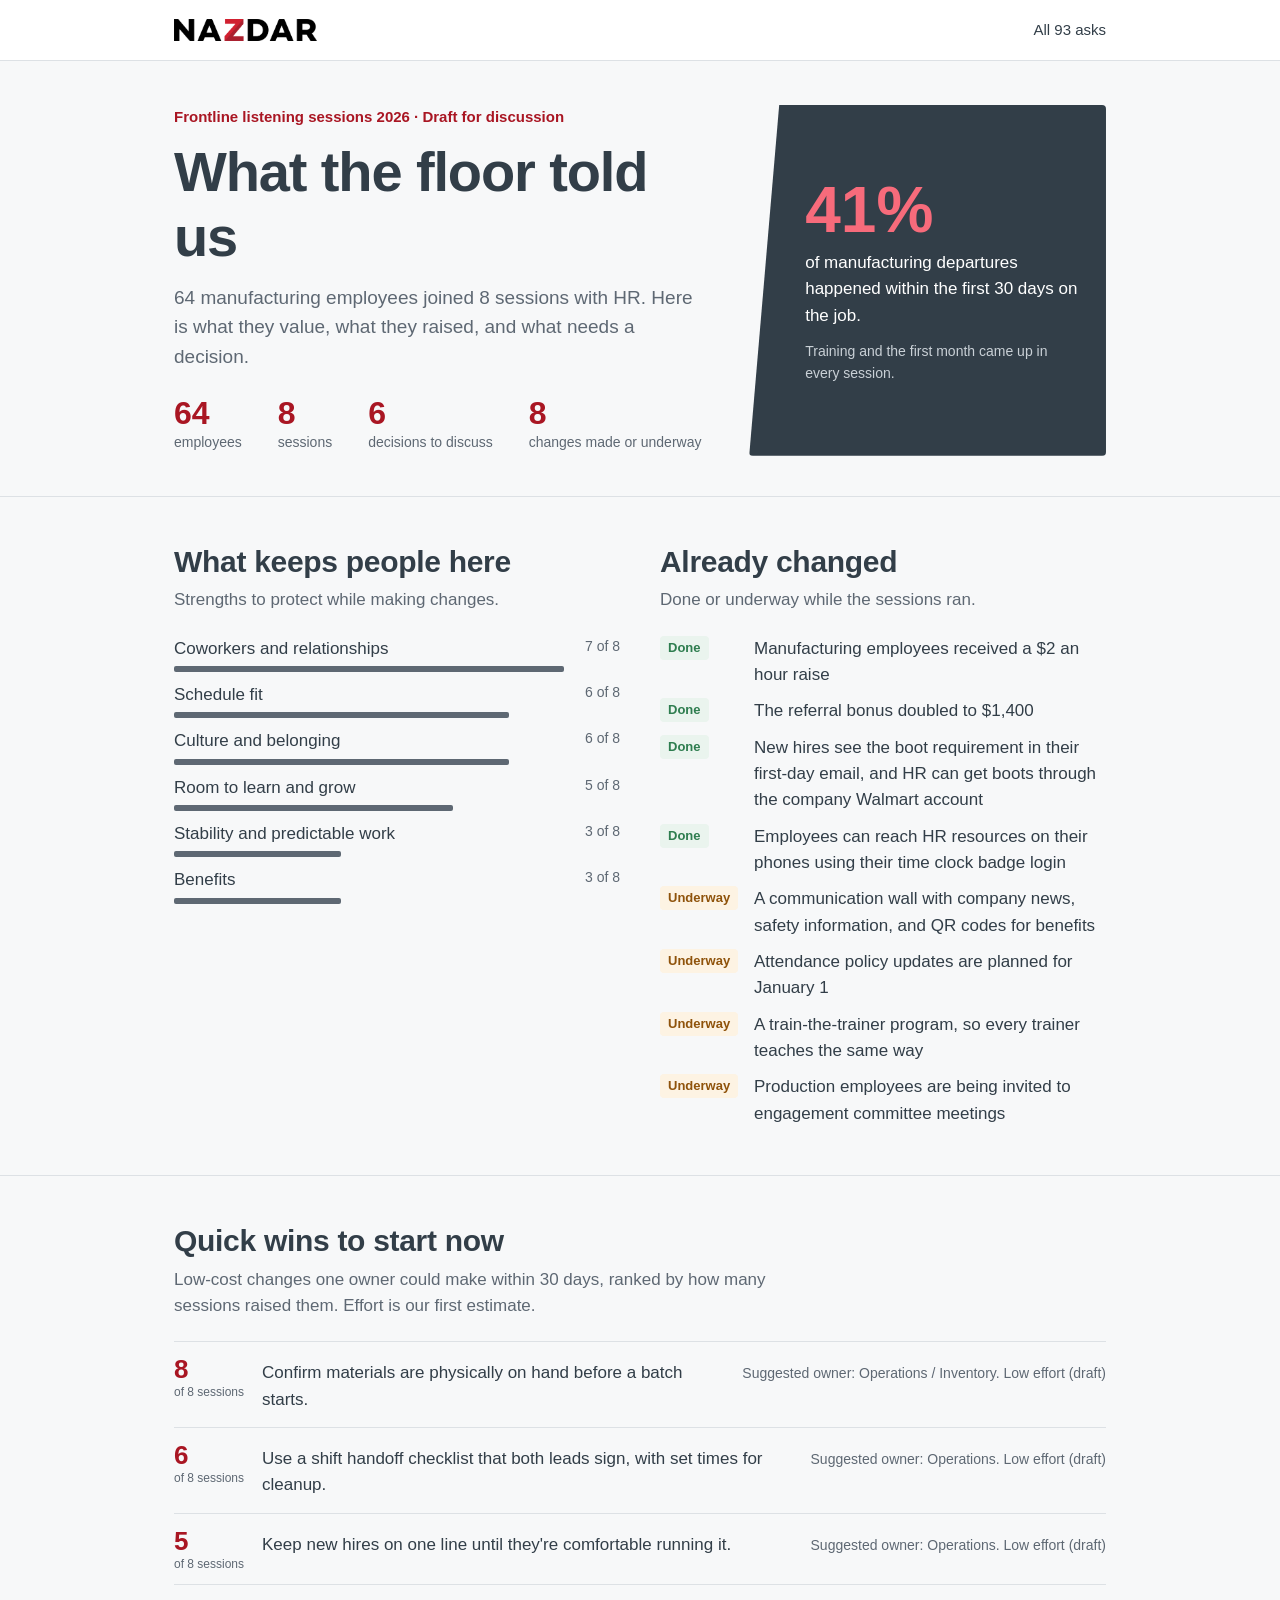
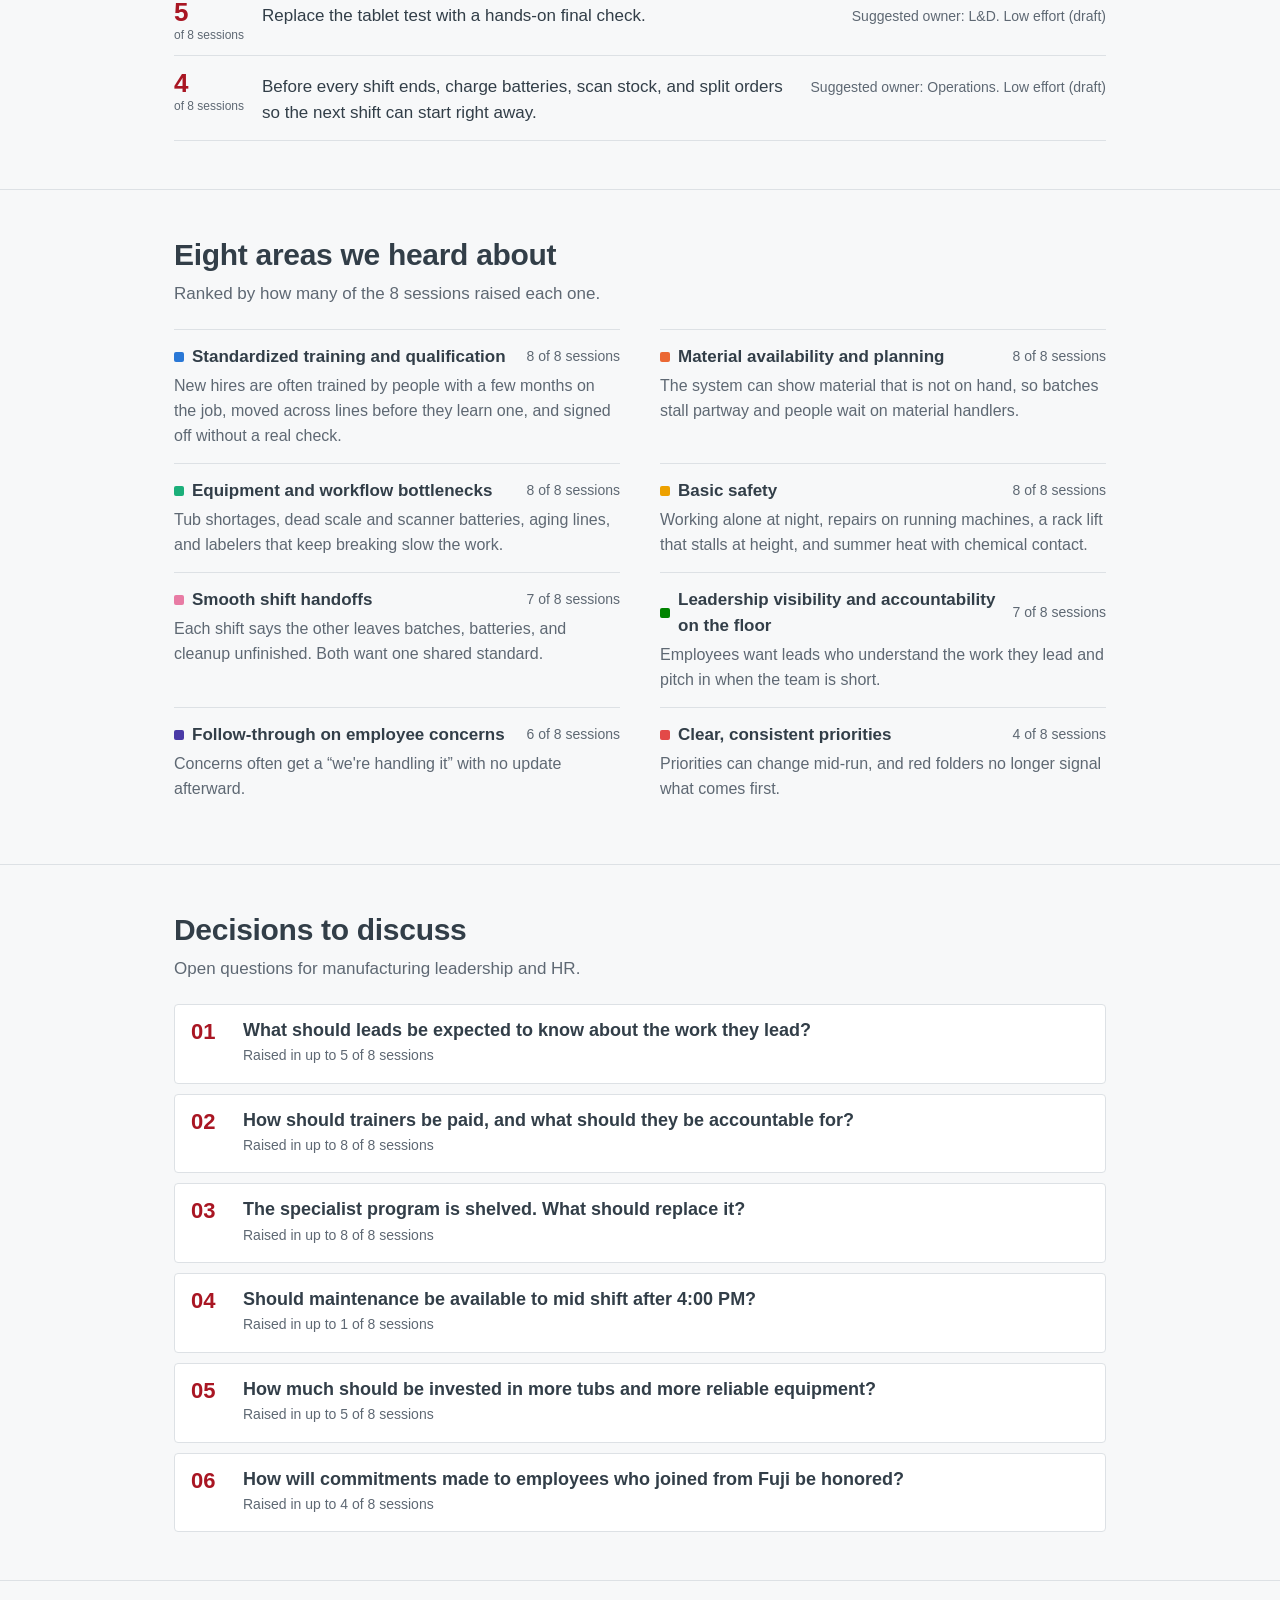
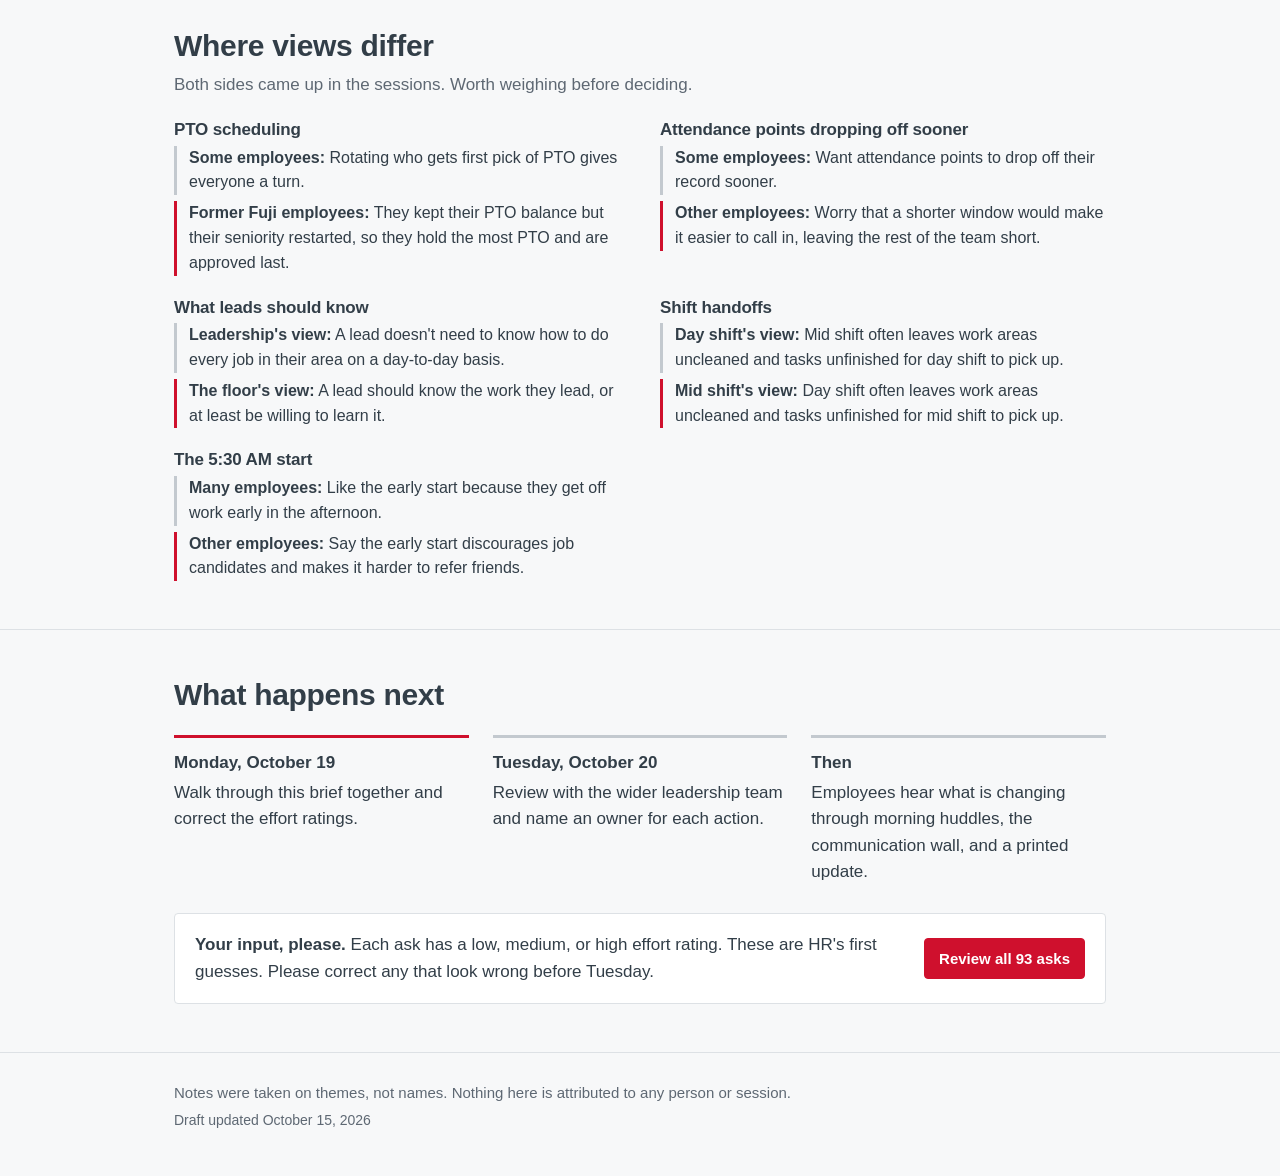
==== index.html @ 21224c2c "Add quick wins to the brief and fix wording leaders could pick apart Quick wins: the five low-effort" ====
<!doctype html>
<html lang="en">
<head>
<meta charset="utf-8">
<meta name="color-scheme" content="light">
<meta name="viewport" content="width=device-width, initial-scale=1">
<title>What the floor told us | Nazdar Learning</title>
<meta name="description" content="Frontline listening sessions 2026: a short brief for manufacturing leadership.">
<link rel="stylesheet" href="style.css">
<style>
.hero { padding: 44px 0 40px; }
.hero .wrap { display: grid; grid-template-columns: minmax(0, 1.5fr) minmax(0, 1fr); gap: 40px; align-items: stretch; }
.kicker { color: var(--red-ink); font-weight: 700; font-size: 15px; margin-bottom: 12px; }
.hero h1 { font-size: clamp(36px, 5.5vw, 56px); letter-spacing: -0.02em; }
.hero .lede { font-size: 19px; margin-top: 14px; }
.facts { display: flex; flex-wrap: wrap; gap: 12px 36px; margin-top: 26px; }
.facts b { display: block; font-size: 32px; line-height: 1; color: var(--red-ink); }
.facts span { font-size: 14px; color: var(--ink-2); }
/* Signature diagonal cut */
.why { background: var(--band); color: var(--band-text); border-radius: var(--r); padding: 30px 28px 28px 56px; clip-path: polygon(30px 0, 100% 0, 100% 100%, 0 100%); display: flex; flex-direction: column; justify-content: center; }
.why b { font-size: 64px; line-height: 1; color: var(--band-accent); }
.why p { margin-top: 8px; font-size: 17px; }
.why small { display: block; margin-top: 12px; font-size: 14px; color: var(--band-dim); }

/* Value and progress: two columns side by side */
.pair { display: grid; grid-template-columns: repeat(2, minmax(0, 1fr)); gap: 40px; }
.keep { list-style: none; margin: 0; padding: 0; display: grid; gap: 10px; }
.keep li { display: grid; grid-template-columns: minmax(0, 1fr) 52px; gap: 4px 10px; }
.keep i { grid-column: 1 / -1; height: 6px; background: var(--ink-2); border-radius: 2px; }
.keep em { font-style: normal; text-align: right; color: var(--ink-2); font-size: 14px; }
.changes { list-style: none; margin: 0; padding: 0; display: grid; gap: 10px; }
.changes li { display: grid; grid-template-columns: 84px minmax(0, 1fr); gap: 10px; align-items: start; }
.changes .st { justify-self: start; }

/* Areas */
.areas { list-style: none; margin: 0; padding: 0; display: grid; grid-template-columns: repeat(2, minmax(0, 1fr)); gap: 0 40px; }
.areas li { padding: 14px 0; border-top: 1px solid var(--line); }
.areas .nm { display: flex; align-items: center; justify-content: space-between; gap: 12px; font-weight: 700; }
.areas .nm em { font-style: normal; font-weight: 400; font-size: 14px; color: var(--ink-2); white-space: nowrap; }
.areas p { color: var(--ink-2); font-size: 16px; margin-top: 4px; }

/* Quick wins: reach on the left, one line each */
.quick { list-style: none; margin: 0; padding: 0; border-top: 1px solid var(--line); }
.quick li { display: grid; grid-template-columns: 72px minmax(0, 1fr) auto; gap: 16px; align-items: baseline; padding: 14px 0; border-bottom: 1px solid var(--line); }
.quick b { font-size: 26px; line-height: 1; color: var(--red-ink); }
.quick b small { display: block; font-size: 12px; font-weight: 400; color: var(--ink-2); margin-top: 4px; }
.quick em { font-style: normal; font-size: 14px; color: var(--ink-2); white-space: nowrap; }

/* Decisions */
.decisions { list-style: none; margin: 0; padding: 0; display: grid; gap: 10px; counter-reset: d; }
.decisions li { counter-increment: d; display: grid; grid-template-columns: 40px minmax(0, 1fr); gap: 12px; background: var(--surface); border: 1px solid var(--line); border-radius: var(--r); padding: 14px 16px; }
.decisions li::before { content: counter(d, decimal-leading-zero); font-size: 22px; font-weight: 700; color: var(--red-ink); line-height: 1.2; }
.decisions b { display: block; font-size: 18px; line-height: 1.3; }
.decisions span { font-size: 14px; color: var(--ink-2); }

/* Views */
.views { display: grid; grid-template-columns: repeat(2, minmax(0, 1fr)); gap: 22px 40px; }
.views h3 { font-size: 17px; margin-bottom: 6px; }
.views p { font-size: 16px; padding-left: 12px; border-left: 3px solid var(--line-strong); margin-top: 6px; }
.views p + p { border-color: var(--red); }
.views p b { font-weight: 700; }

/* Next */
.steps { list-style: none; margin: 0; padding: 0; display: grid; grid-template-columns: repeat(3, minmax(0, 1fr)); gap: 24px; }
.steps li { border-top: 3px solid var(--line-strong); padding-top: 12px; }
.steps li:first-child { border-color: var(--red); }
.steps b { display: block; margin-bottom: 4px; }
.input { margin-top: 28px; display: flex; flex-wrap: wrap; align-items: center; gap: 12px 20px; background: var(--surface); border: 1px solid var(--line); border-radius: var(--r); padding: 18px 20px; }
.input p { flex: 1 1 320px; }

@media (max-width: 900px) {
  .hero .wrap { grid-template-columns: minmax(0, 1fr); gap: 24px; }
  .why { clip-path: none; padding: 24px; }
}
@media (max-width: 760px) {
  .pair, .areas, .views, .steps { grid-template-columns: minmax(0, 1fr); }
  .quick li { grid-template-columns: 56px minmax(0, 1fr); }
  .quick em { grid-column: 2; white-space: normal; }
  .hero { padding: 32px 0 28px; }
  .why b { font-size: 52px; }
  .top .right a { display: none; }
}
</style>
</head>
<body>
<header class="top">
  <div class="wrap">
    <img src="logo/nazdar.png" alt="Nazdar" width="143" height="22">
    <div class="right">
      <a href="asks.html">All 93 asks</a>
    </div>
  </div>
</header>

<main>
  <section class="hero">
    <div class="wrap">
      <div>
        <p class="kicker">Frontline listening sessions 2026 · Draft for discussion</p>
        <h1>What the floor told us</h1>
        <p class="lede">64 manufacturing employees joined 8 sessions with HR. Here is what they value, what they raised, and what needs a decision.</p>
        <div class="facts num" id="facts"></div>
      </div>
      <aside class="why" aria-label="Why it matters">
        <b class="num">41%</b>
        <p>of manufacturing departures happened within the first 30 days on the job.</p>
        <small>Training and the first month came up in every session.</small>
      </aside>
    </div>
  </section>

  <section class="block">
    <div class="wrap pair">
      <div>
        <div class="head">
          <h2>What keeps people here</h2>
          <p class="lede">Strengths to protect while making changes.</p>
        </div>
        <ul class="keep num" id="keep"></ul>
      </div>
      <div>
        <div class="head">
          <h2>Already changed</h2>
          <p class="lede">Done or underway while the sessions ran.</p>
        </div>
        <ul class="changes" id="changes"></ul>
      </div>
    </div>
  </section>

  <section class="block">
    <div class="wrap">
      <div class="head">
        <h2>Quick wins to start now</h2>
        <p class="lede">Low-cost changes one owner could make within 30 days, ranked by how many sessions raised them. Effort is our first estimate.</p>
      </div>
      <ul class="quick" id="quick"></ul>
    </div>
  </section>

  <section class="block">
    <div class="wrap">
      <div class="head">
        <h2>Eight areas we heard about</h2>
        <p class="lede">Ranked by how many of the 8 sessions raised each one.</p>
      </div>
      <ul class="areas" id="areas"></ul>
    </div>
  </section>

  <section class="block">
    <div class="wrap">
      <div class="head">
        <h2>Decisions to discuss</h2>
        <p class="lede">Open questions for manufacturing leadership and HR.</p>
      </div>
      <ol class="decisions" id="decisions"></ol>
    </div>
  </section>

  <section class="block">
    <div class="wrap">
      <div class="head">
        <h2>Where views differ</h2>
        <p class="lede">Both sides came up in the sessions. Worth weighing before deciding.</p>
      </div>
      <div class="views" id="views"></div>
    </div>
  </section>

  <section class="block">
    <div class="wrap">
      <div class="head"><h2>What happens next</h2></div>
      <ol class="steps" id="steps"></ol>
      <div class="input">
        <p><b>Your input, please.</b> Each ask has a low, medium, or high effort rating. These are HR's first guesses. Please correct any that look wrong before Tuesday.</p>
        <a class="btn primary" href="asks.html">Review all 93 asks</a>
      </div>
    </div>
  </section>
</main>

<footer>
  <div class="wrap">
    <p>Notes were taken on themes, not names. Nothing here is attributed to any person or session.</p>
    <p style="margin-top:6px;font-size:14px">Draft updated October 15, 2026</p>
  </div>
</footer>

<script src="data.js"></script>
<script>
(function () {
  var D = window.LISTENING_DATA;
  var $ = function (id) { return document.getElementById(id); };
  var esc = function (s) { return String(s).replace(/[&<>"]/g, function (c) { return { "&": "&amp;", "<": "&lt;", ">": "&gt;", '"': "&quot;" }[c]; }); };

  $("facts").innerHTML = [[64, "employees"], [8, "sessions"], [D.DECISIONS.length, "decisions to discuss"], [D.DONE.length + D.UNDERWAY.length, "changes made or underway"]]
    .map(function (f) { return "<div><b>" + f[0] + "</b><span>" + f[1] + "</span></div>"; }).join("");

  $("keep").innerHTML = D.KEEP.map(function (k) { return "<li><span>" + esc(k[0]) + "</span><em>" + k[1] + ' of 8</em><i style="width:' + (k[1] / 8 * 100) + '%"></i></li>'; }).join("");

  $("changes").innerHTML = D.DONE.map(function (t) { return '<li><span class="st st-done">Done</span><span>' + esc(t) + "</span></li>"; }).join("") +
    D.UNDERWAY.map(function (t) { return '<li><span class="st st-motion">Underway</span><span>' + esc(t) + "</span></li>"; }).join("");

  $("areas").innerHTML = D.AREAS.map(function (a, n) {
    return '<li><div class="nm"><span style="display:flex;align-items:center"><span class="sw" style="background:var(--a' + (n + 1) + ')"></span>' + esc(a[0]) +
      "</span><em>" + a[1] + " of 8 sessions</em></div><p>" + esc(D.SUMMARY[a[2]]) + "</p></li>";
  }).join("");

  // Top five small wins by reach. Effort and owner come from the matching ask.
  var findOne = function (k) { return D.ITEMS.find(function (i) { return i.t.indexOf(k) === 0; }); };
  $("quick").innerHTML = D.SMALL.slice().sort(function (a, b) { return b[1] - a[1]; }).slice(0, 5).map(function (w) {
    var ask = findOne(w[2][0]);
    return '<li><b class="num">' + w[1] + "<small>of 8 sessions</small></b><span>" + esc(w[0]) + "</span><em>" +
      (ask ? "Suggested owner: " + esc(ask.o) + ". " + esc(ask.e) + " effort (draft)" : "Low effort (draft)") + "</em></li>";
  }).join("");

  // Each decision shows how widely its related asks came up.
  var find = function (keys) { return keys.map(function (k) { return D.ITEMS.find(function (i) { return i.t.indexOf(k) === 0; }); }).filter(Boolean); };
  $("decisions").innerHTML = D.DECISIONS.map(function (d) {
    var reach = find(d[1]).reduce(function (m, x) { return Math.max(m, x.s.length); }, 0);
    return "<li><div><b>" + esc(d[0]) + "</b><span>Raised in up to " + reach + " of 8 sessions</span></div></li>";
  }).join("");

  $("views").innerHTML = D.SPLITS.map(function (s) {
    return "<div><h3>" + esc(s.t) + "</h3><p><b>" + esc(s.la) + ":</b> " + esc(s.a) + "</p><p><b>" + esc(s.lb) + ":</b> " + esc(s.b) + "</p></div>";
  }).join("");

  $("steps").innerHTML = D.STEPS.map(function (s) { return "<li><b>" + esc(s.when) + "</b>" + esc(s.what) + "</li>"; }).join("");
})();
</script>
</body>
</html>
---- style.css ----
/* Shared by index.html (leader brief) and asks.html (full ask list).
   Brand layer: Nazdar red, dark gray, logo. Dashboard layer: neutrals, status, area colors. Light mode only. */
:root {
  --red: #CF102D;          /* Brand. 5.58:1 on white. Fills, display */
  --red-ink: #A91623;      /* Brand. 7.43:1 on white. Brand text */
  --ink: #323E48;          /* Brand. 10.95:1 on white. Body text */
  --ink-2: #5E6873;        /* 5.9:1 on --page. Secondary text */
  --page: #F7F8F9; --surface: #FFFFFF; --line: #DDE1E5; --line-strong: #C3C9CF;
  --band: #323E48; --band-text: #FFFFFF; --band-dim: #C9D0D6; --band-accent: #F76B7B;
  --ok: #2E7D4F; --ok-bg: #EAF4EE; --warn: #8F530B; --warn-bg: #FDF3E3; --idle: #4E5862; --idle-bg: #EDEFF1;
  --focus: #007CBA;
  /* Area colors, checked for colorblind separation. */
  --a1: #2a78d6; --a2: #eb6834; --a3: #1baf7a; --a4: #eda100; --a5: #e87ba4; --a6: #008300; --a7: #4a3aa7; --a8: #e34948; --a9: #98A1AA;
  --font: Campton, Calibri, Arial, Helvetica, sans-serif; --r: 4px;
  color-scheme: light;
}
* { box-sizing: border-box; }
html { scroll-behavior: smooth; scroll-padding-top: 72px; }
@media (prefers-reduced-motion: reduce) { html { scroll-behavior: auto; } }
body { margin: 0; background: var(--page); color: var(--ink); font: 400 17px/1.55 var(--font); -webkit-font-smoothing: antialiased; }
h1, h2, h3 { line-height: 1.15; margin: 0; font-weight: 700; letter-spacing: -0.01em; }
h2 { font-size: clamp(24px, 3vw, 30px); }
p { margin: 0; }
a { color: var(--red-ink); text-underline-offset: 2px; }
:focus-visible { outline: 2px solid var(--focus); outline-offset: 2px; }
.wrap { max-width: 980px; margin: 0 auto; padding: 0 24px; }
.lede { color: var(--ink-2); max-width: 64ch; margin-top: 8px; }
.num { font-variant-numeric: tabular-nums; }
.sr { position: absolute; width: 1px; height: 1px; overflow: hidden; clip: rect(0 0 0 0); white-space: nowrap; }
.sw { display: inline-block; width: 10px; height: 10px; border-radius: 2px; margin-right: 8px; flex: none; }

.top { position: sticky; top: 0; z-index: 10; background: var(--surface); border-bottom: 1px solid var(--line); }
.top .wrap { display: flex; align-items: center; gap: 20px; height: 60px; }
.top img { height: 22px; width: auto; }
.top .right { margin-left: auto; display: flex; align-items: center; gap: 16px; }
.top .right a { font-size: 15px; color: var(--ink); text-decoration: none; }
.top .right a:hover { text-decoration: underline; }

section.block { padding: 48px 0; border-top: 1px solid var(--line); }
.head { margin-bottom: 22px; }

.st { font-size: 13px; font-weight: 700; padding: 2px 8px; border-radius: var(--r); white-space: nowrap; }
.st-done { color: var(--ok); background: var(--ok-bg); }
.st-motion { color: var(--warn); background: var(--warn-bg); }
.st-idle { color: var(--idle); background: var(--idle-bg); }

.btn { font: inherit; font-size: 15px; font-weight: 700; padding: 8px 14px; border-radius: var(--r); cursor: pointer; border: 1px solid var(--line-strong); background: var(--surface); color: var(--ink); text-decoration: none; display: inline-block; }
.btn.primary { background: var(--red); border-color: var(--red); color: #FFFFFF; }
.btn:active { transform: translateY(1px); }

footer { border-top: 1px solid var(--line); padding: 28px 0 44px; color: var(--ink-2); font-size: 15px; }

@media (max-width: 760px) {
  body { font-size: 16px; }
  .wrap { padding: 0 16px; }
  section.block { padding: 36px 0; }
}
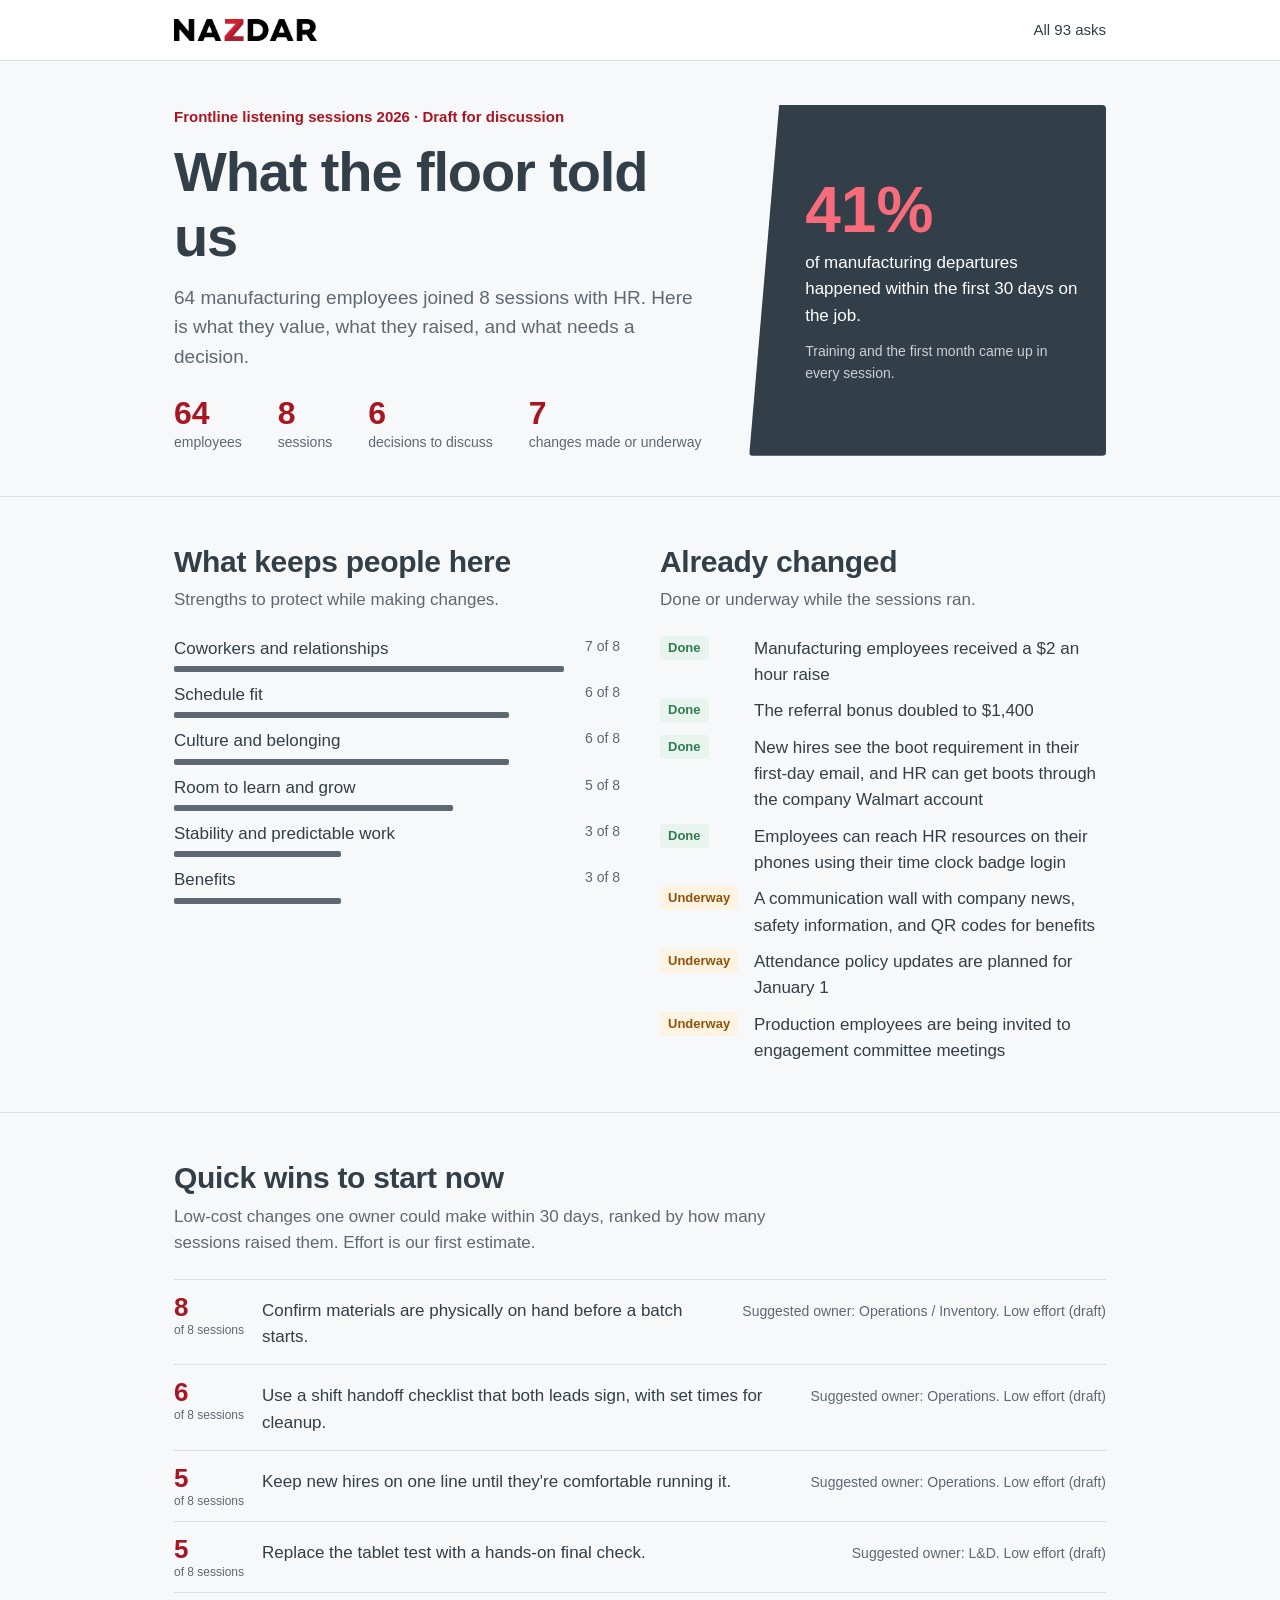
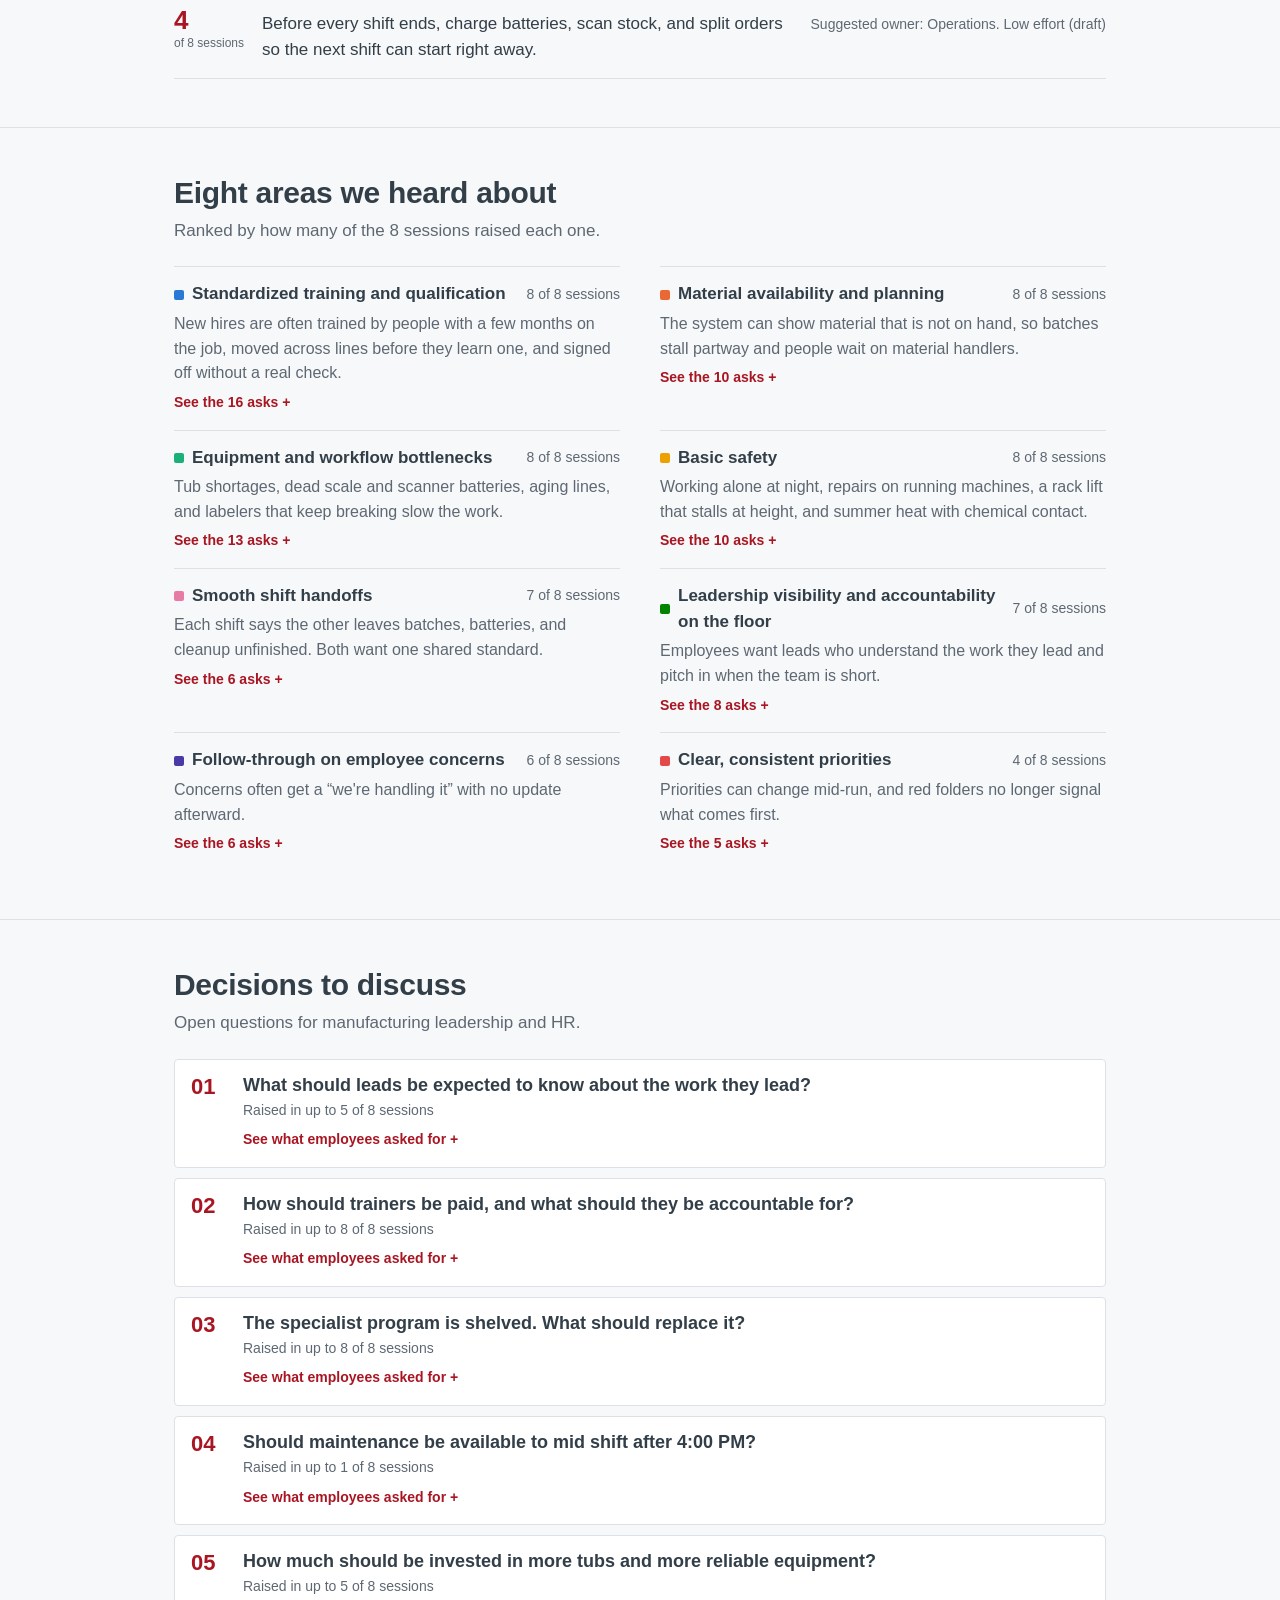
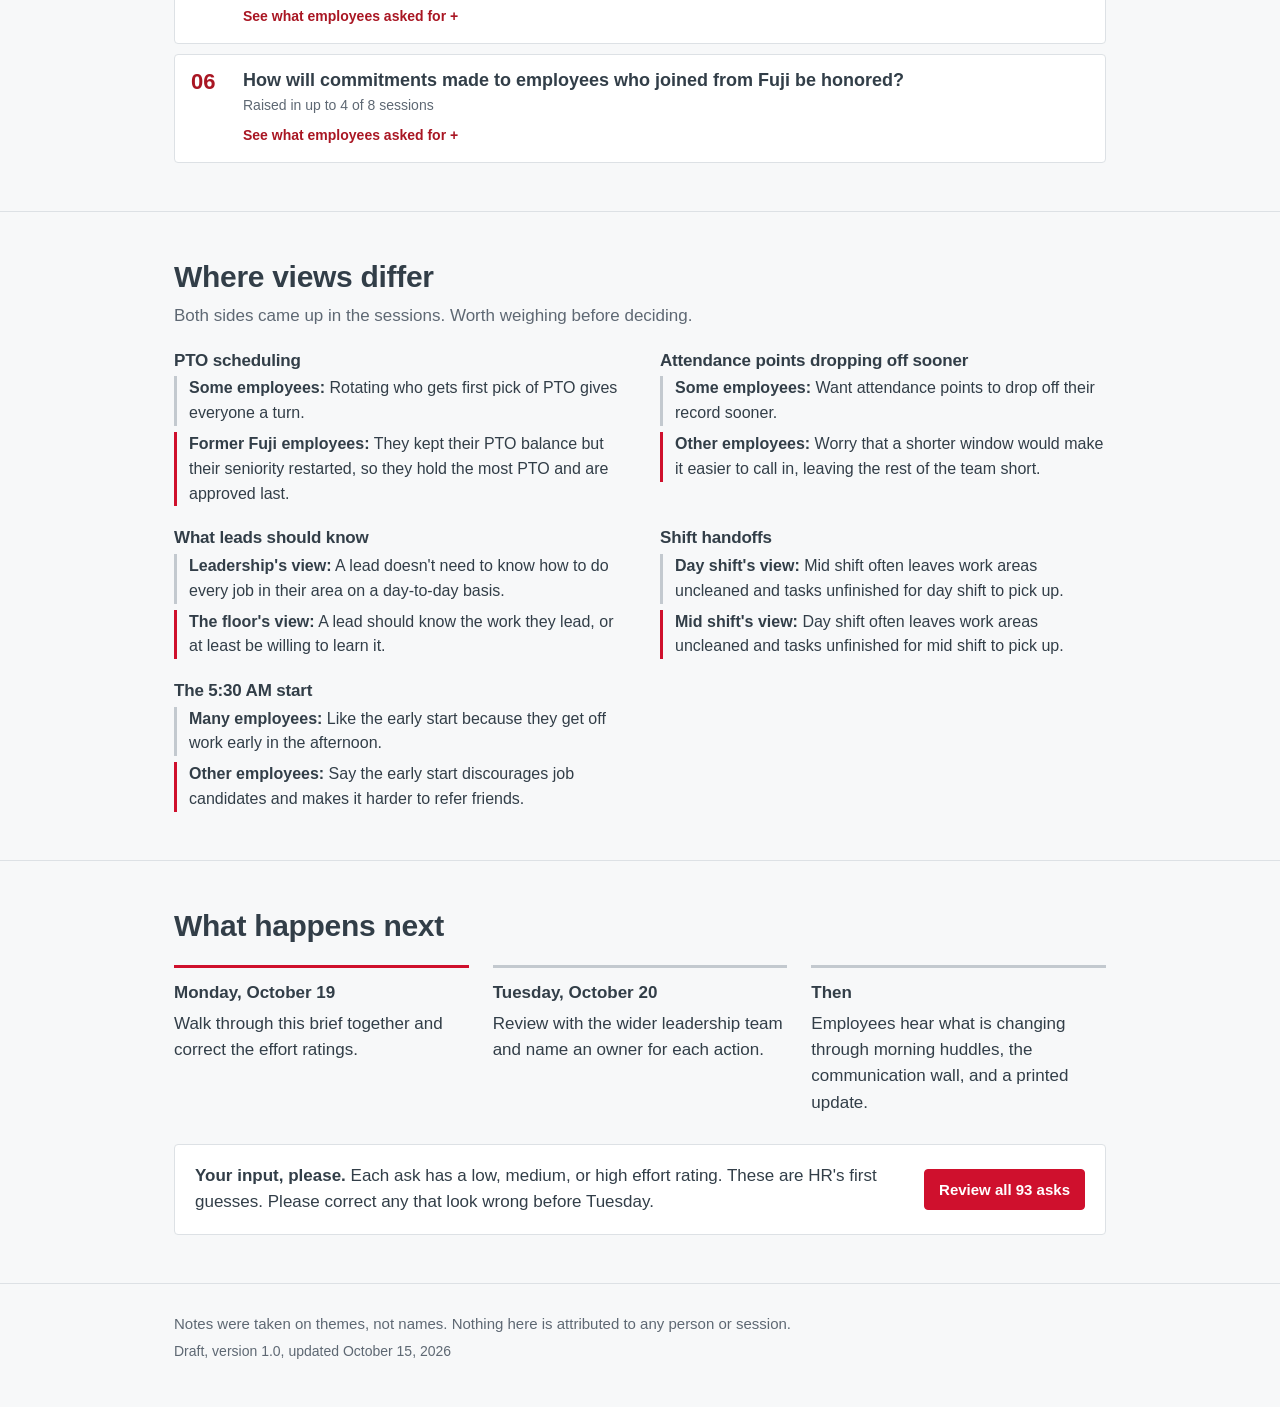
==== commit 553c413e: "v1.0: clickable areas and decisions on the brief, version numbers Per Cindy's feedback, each of the " ====
--- a/index.html
+++ b/index.html
@@ -34,7 +34,7 @@
 
 /* Areas */
 .areas { list-style: none; margin: 0; padding: 0; display: grid; grid-template-columns: repeat(2, minmax(0, 1fr)); gap: 0 40px; }
-.areas li { padding: 14px 0; border-top: 1px solid var(--line); }
+.areas > li { padding: 14px 0; border-top: 1px solid var(--line); }
 .areas .nm { display: flex; align-items: center; justify-content: space-between; gap: 12px; font-weight: 700; }
 .areas .nm em { font-style: normal; font-weight: 400; font-size: 14px; color: var(--ink-2); white-space: nowrap; }
 .areas p { color: var(--ink-2); font-size: 16px; margin-top: 4px; }
@@ -46,12 +46,25 @@
 .quick b small { display: block; font-size: 12px; font-weight: 400; color: var(--ink-2); margin-top: 4px; }
 .quick em { font-style: normal; font-size: 14px; color: var(--ink-2); white-space: nowrap; }
 
+/* Click to open: the asks behind an area or a decision */
+details > summary { list-style: none; cursor: pointer; }
+details > summary::-webkit-details-marker { display: none; }
+.open-asks { display: inline-block; margin-top: 6px; font-size: 14px; font-weight: 700; color: var(--red-ink); }
+.open-asks::after { content: " +"; }
+details[open] .open-asks::after { content: " (close)"; font-weight: 400; }
+summary:hover .open-asks { text-decoration: underline; text-underline-offset: 3px; }
+.asks { list-style: none; margin: 12px 0 4px; padding: 0; display: grid; gap: 8px; }
+.asks li { background: var(--surface); border: 1px solid var(--line); border-radius: var(--r); padding: 10px 12px; display: grid; grid-template-columns: minmax(0, 1fr) auto; gap: 2px 12px; align-items: start; }
+.asks .t { font-weight: 700; font-size: 15px; }
+.asks .m { font-size: 13px; color: var(--ink-2); }
+
 /* Decisions */
 .decisions { list-style: none; margin: 0; padding: 0; display: grid; gap: 10px; counter-reset: d; }
-.decisions li { counter-increment: d; display: grid; grid-template-columns: 40px minmax(0, 1fr); gap: 12px; background: var(--surface); border: 1px solid var(--line); border-radius: var(--r); padding: 14px 16px; }
-.decisions li::before { content: counter(d, decimal-leading-zero); font-size: 22px; font-weight: 700; color: var(--red-ink); line-height: 1.2; }
+.decisions > li { counter-increment: d; display: grid; grid-template-columns: 40px minmax(0, 1fr); gap: 12px; background: var(--surface); border: 1px solid var(--line); border-radius: var(--r); padding: 14px 16px; }
+.decisions > li::before { content: counter(d, decimal-leading-zero); font-size: 22px; font-weight: 700; color: var(--red-ink); line-height: 1.2; }
 .decisions b { display: block; font-size: 18px; line-height: 1.3; }
-.decisions span { font-size: 14px; color: var(--ink-2); }
+.decisions summary > span { font-size: 14px; color: var(--ink-2); }
+.decisions summary > .open-asks { color: var(--red-ink); }
 
 /* Views */
 .views { display: grid; grid-template-columns: repeat(2, minmax(0, 1fr)); gap: 22px 40px; }
@@ -183,7 +196,7 @@
 <footer>
   <div class="wrap">
     <p>Notes were taken on themes, not names. Nothing here is attributed to any person or session.</p>
-    <p style="margin-top:6px;font-size:14px">Draft updated October 15, 2026</p>
+    <p style="margin-top:6px;font-size:14px" id="ver"></p>
   </div>
 </footer>
 
@@ -202,9 +215,21 @@
   $("changes").innerHTML = D.DONE.map(function (t) { return '<li><span class="st st-done">Done</span><span>' + esc(t) + "</span></li>"; }).join("") +
     D.UNDERWAY.map(function (t) { return '<li><span class="st st-motion">Underway</span><span>' + esc(t) + "</span></li>"; }).join("");
 
+  // The asks behind an area or decision. Reach only, never which session, so nothing traces to a group.
+  var label = function (st) { return st === "In motion" ? "Underway" : st; };
+  var tone = function (st) { return st === "Done" ? "st-done" : st === "In motion" ? "st-motion" : "st-idle"; };
+  var askList = function (items) {
+    return '<ul class="asks">' + items.map(function (i) {
+      return '<li><span class="t">' + esc(i.t) + '</span><span class="st ' + tone(i.st) + '">' + esc(label(i.st)) + '</span><span class="m">Raised in ' + i.s.length +
+        " of 8 sessions. Suggested owner: " + esc(i.o) + ". Effort (draft): " + i.e.toLowerCase() + ".</span></li>";
+    }).join("") + "</ul>";
+  };
+  var bySessions = function (a, b) { return b.s.length - a.s.length; };
+
   $("areas").innerHTML = D.AREAS.map(function (a, n) {
-    return '<li><div class="nm"><span style="display:flex;align-items:center"><span class="sw" style="background:var(--a' + (n + 1) + ')"></span>' + esc(a[0]) +
-      "</span><em>" + a[1] + " of 8 sessions</em></div><p>" + esc(D.SUMMARY[a[2]]) + "</p></li>";
+    var asks = D.ITEMS.filter(function (i) { return i.a === a[2]; }).sort(bySessions);
+    return '<li><details><summary><div class="nm"><span style="display:flex;align-items:center"><span class="sw" style="background:var(--a' + (n + 1) + ')"></span>' + esc(a[0]) +
+      "</span><em>" + a[1] + " of 8 sessions</em></div><p>" + esc(D.SUMMARY[a[2]]) + '</p><span class="open-asks">See the ' + asks.length + " asks</span></summary>" + askList(asks) + "</details></li>";
   }).join("");
 
   // Top five small wins by reach. Effort and owner come from the matching ask.
@@ -219,12 +244,15 @@
   var find = function (keys) { return keys.map(function (k) { return D.ITEMS.find(function (i) { return i.t.indexOf(k) === 0; }); }).filter(Boolean); };
   $("decisions").innerHTML = D.DECISIONS.map(function (d) {
     var reach = find(d[1]).reduce(function (m, x) { return Math.max(m, x.s.length); }, 0);
-    return "<li><div><b>" + esc(d[0]) + "</b><span>Raised in up to " + reach + " of 8 sessions</span></div></li>";
+    var asks = find(d[1]).sort(bySessions);
+    return "<li><details><summary><b>" + esc(d[0]) + "</b><span>Raised in up to " + reach + ' of 8 sessions</span><br><span class="open-asks">See what employees asked for</span></summary>' + askList(asks) + "</details></li>";
   }).join("");
 
   $("views").innerHTML = D.SPLITS.map(function (s) {
     return "<div><h3>" + esc(s.t) + "</h3><p><b>" + esc(s.la) + ":</b> " + esc(s.a) + "</p><p><b>" + esc(s.lb) + ":</b> " + esc(s.b) + "</p></div>";
   }).join("");
+
+  $("ver").textContent = "Draft, version " + D.VERSION + ", updated " + D.UPDATED;
 
   $("steps").innerHTML = D.STEPS.map(function (s) { return "<li><b>" + esc(s.when) + "</b>" + esc(s.what) + "</li>"; }).join("");
 })();
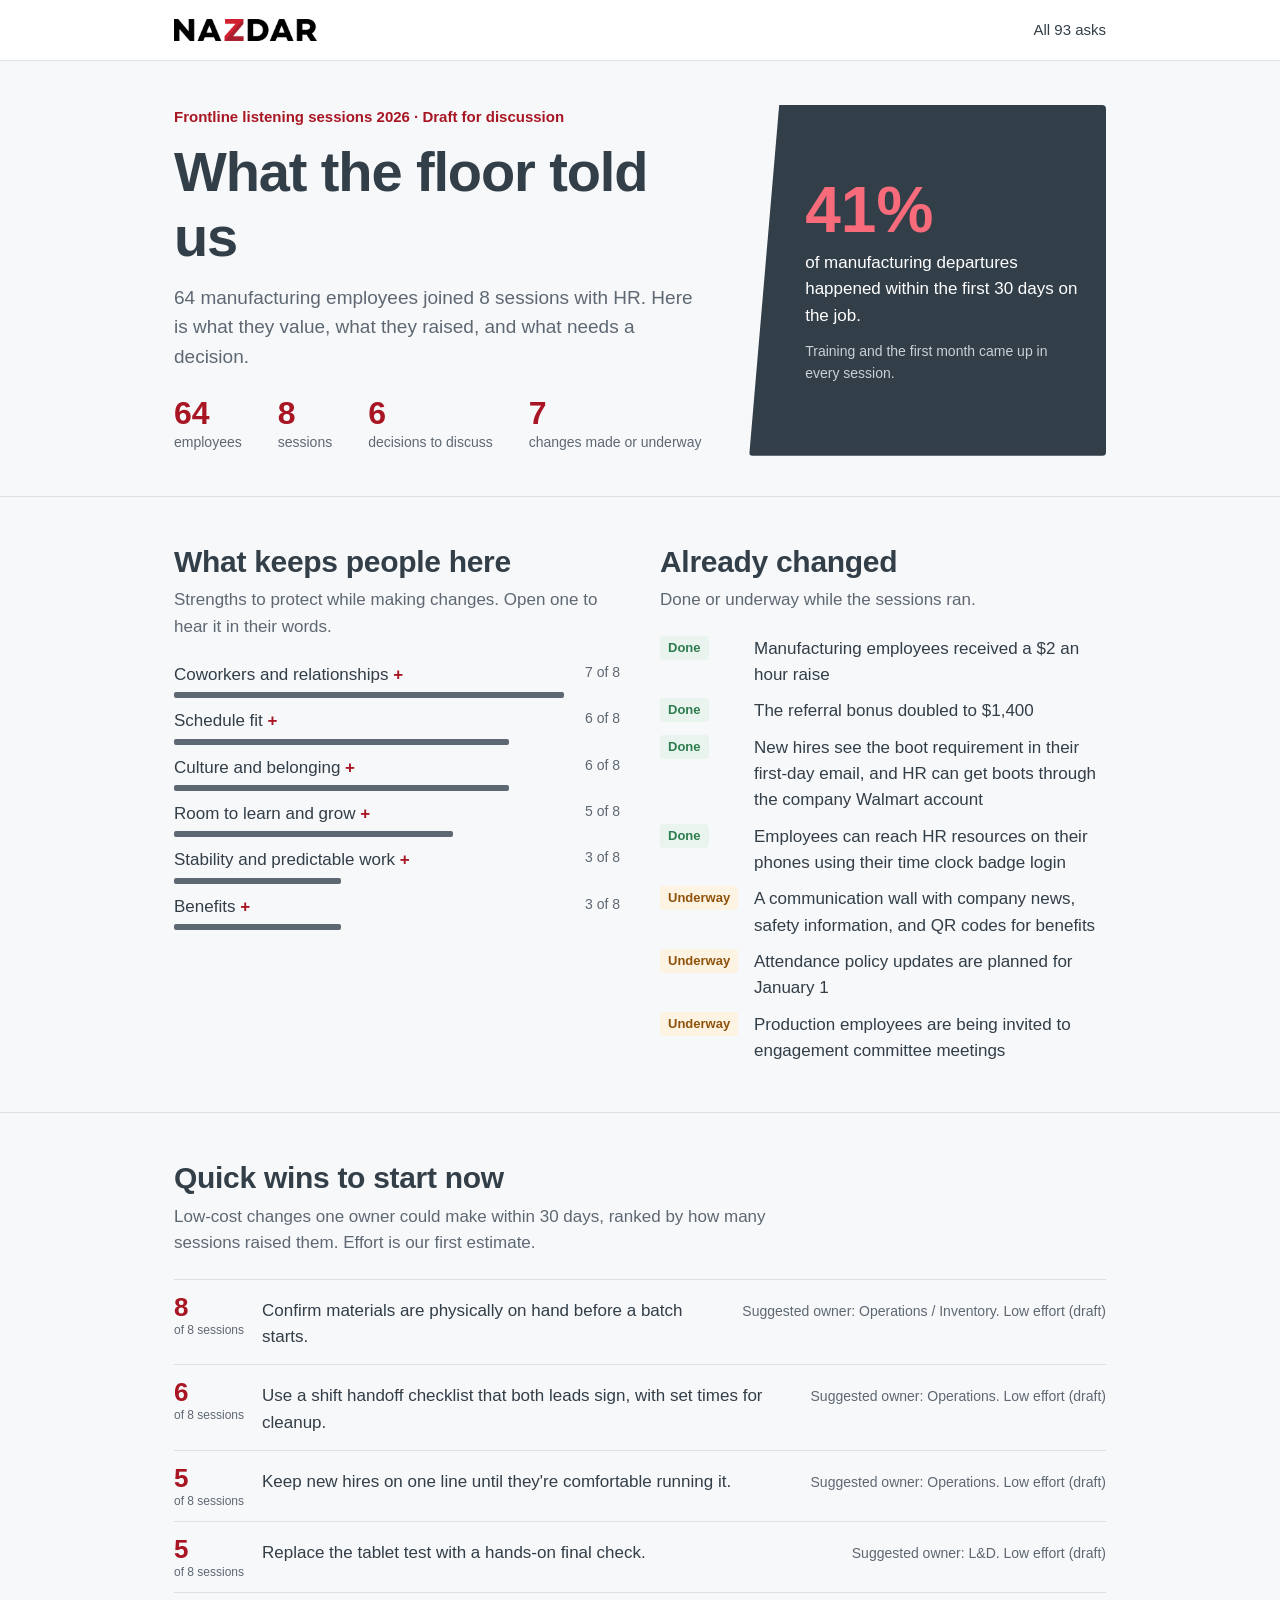
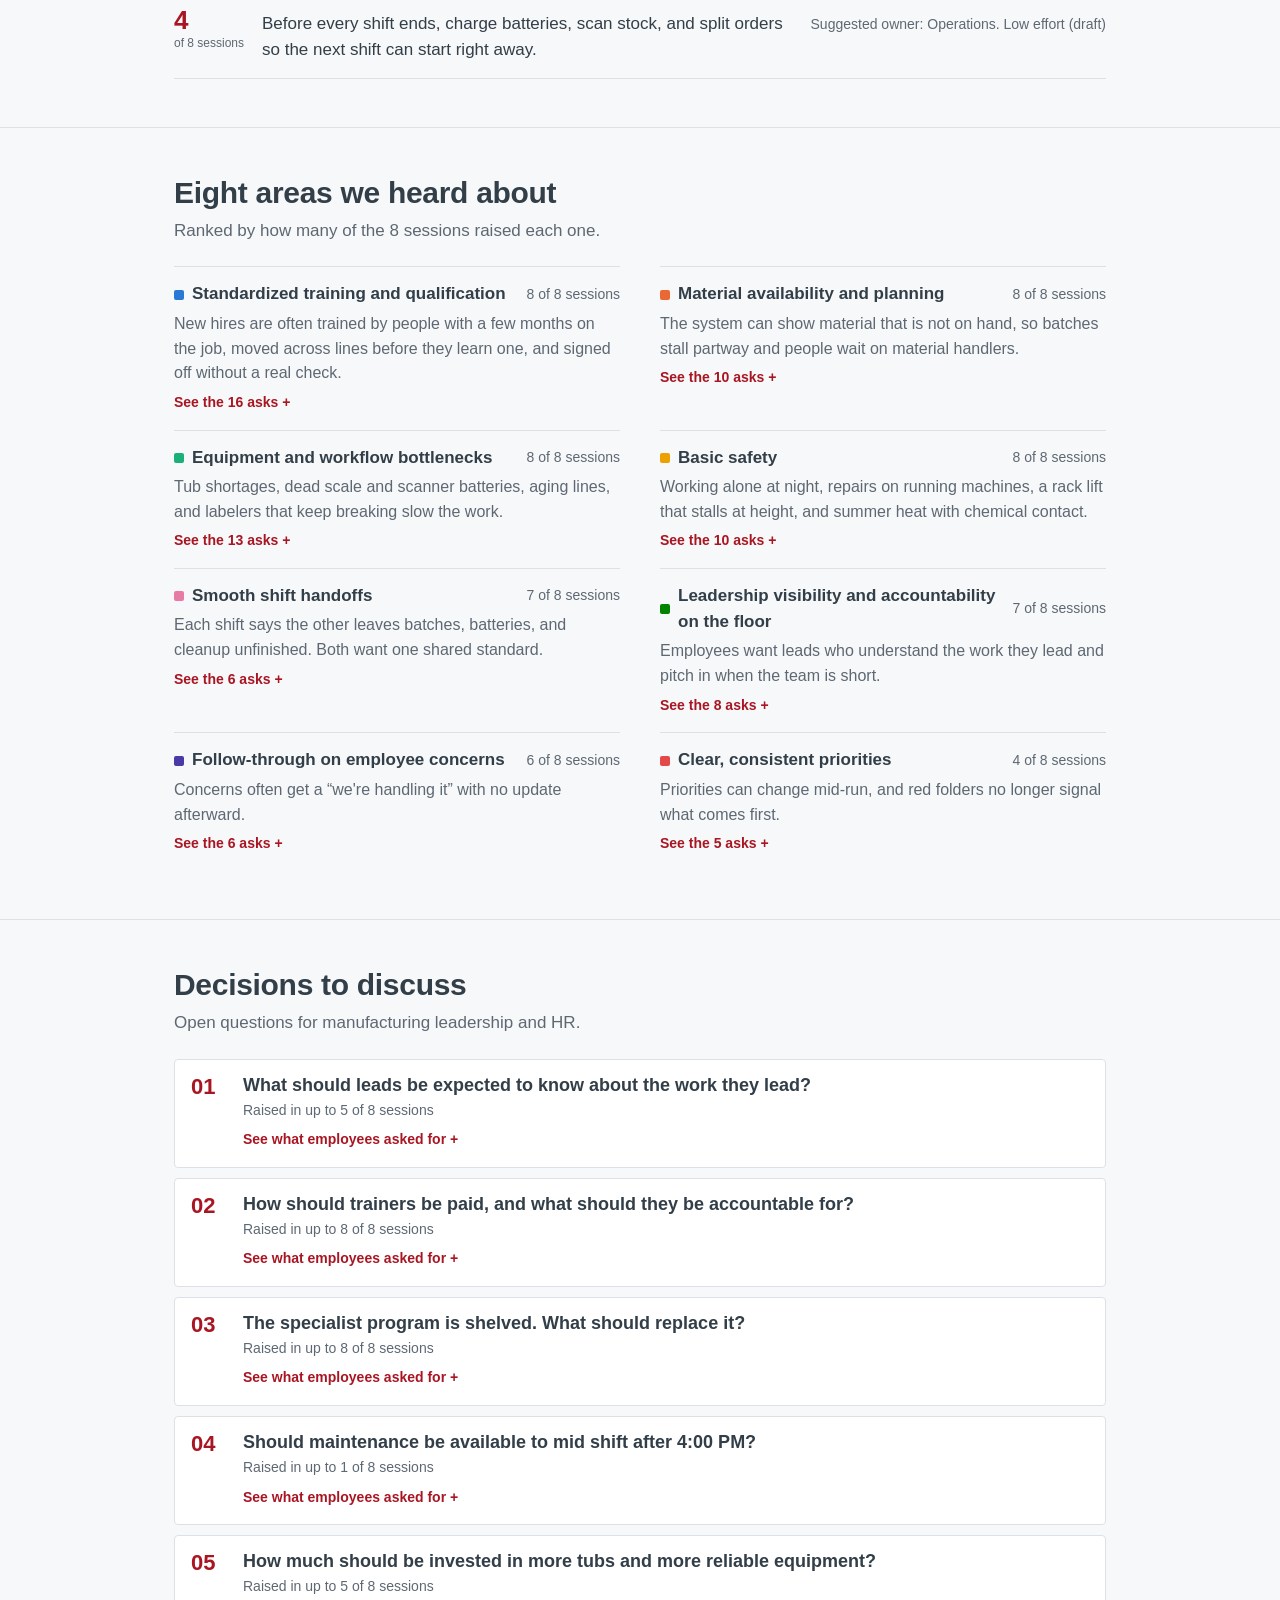
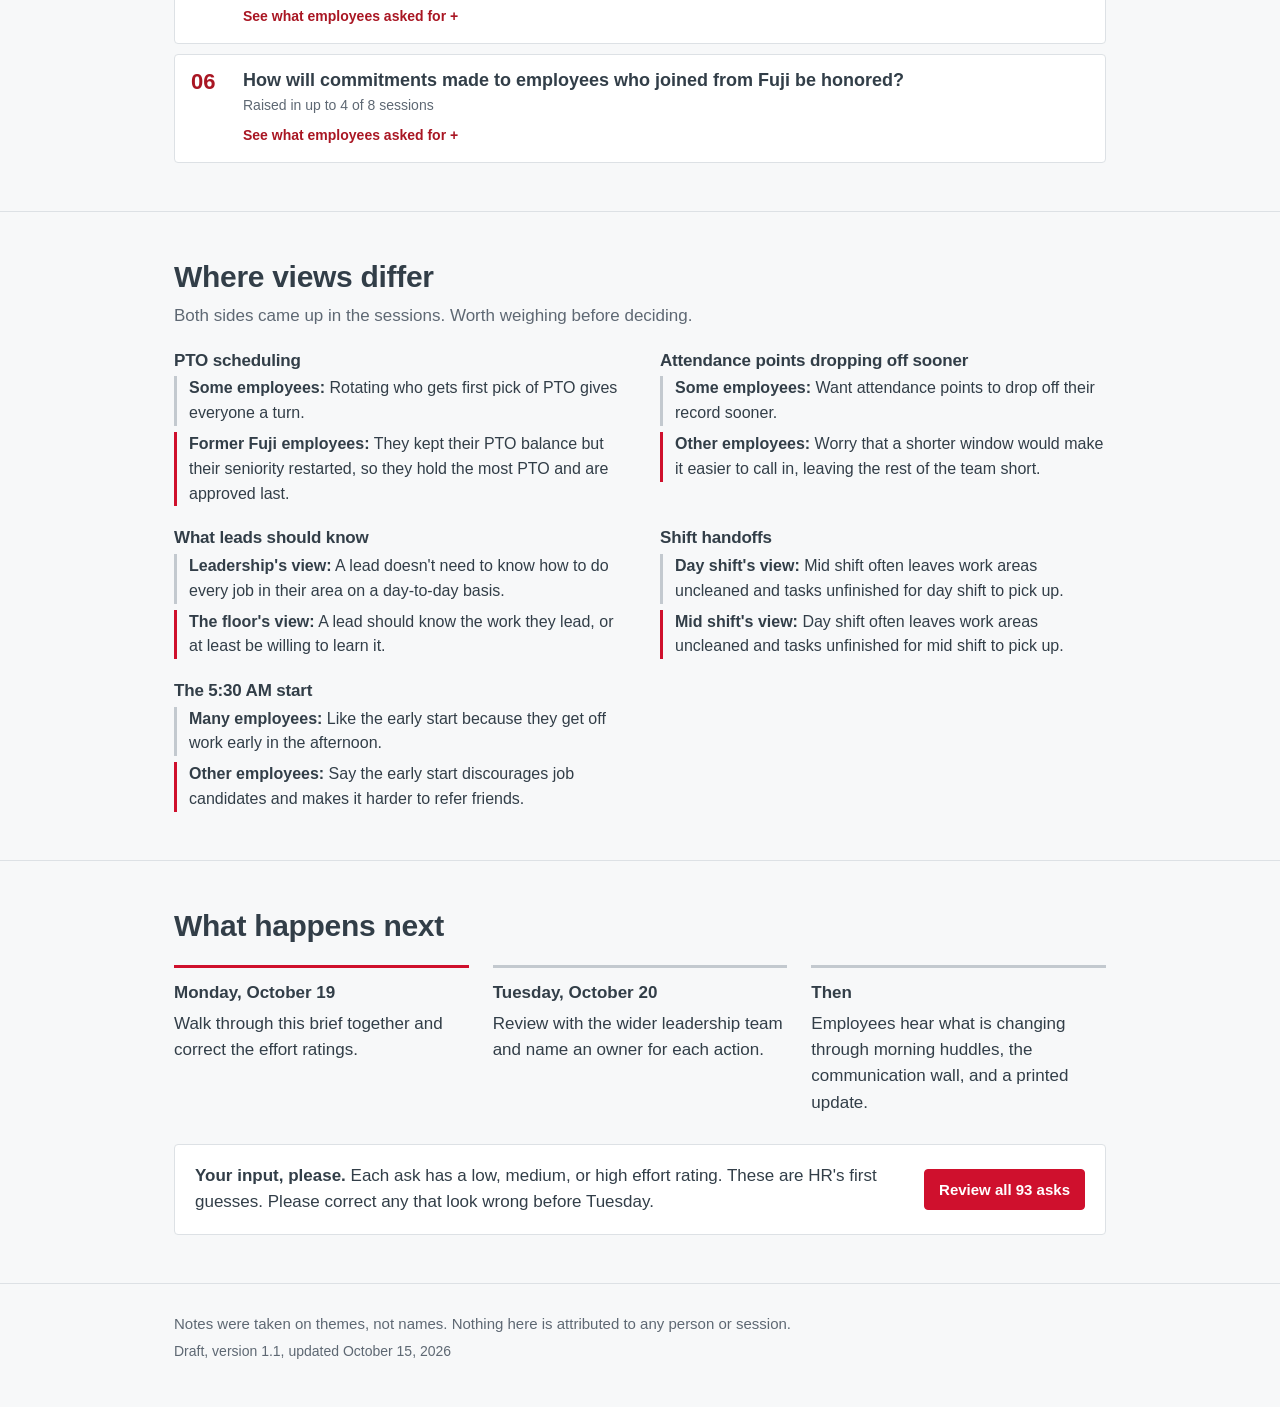
==== commit 275dee48: "v1.1: What keeps people here opens to employee quotes Each reason to stay opens to two or three shor" ====
--- a/index.html
+++ b/index.html
@@ -25,7 +25,11 @@
 /* Value and progress: two columns side by side */
 .pair { display: grid; grid-template-columns: repeat(2, minmax(0, 1fr)); gap: 40px; }
 .keep { list-style: none; margin: 0; padding: 0; display: grid; gap: 10px; }
-.keep li { display: grid; grid-template-columns: minmax(0, 1fr) 52px; gap: 4px 10px; }
+.keep > li summary { display: grid; grid-template-columns: minmax(0, 1fr) 52px; gap: 4px 10px; }
+.keep > li summary > span::after { content: " +"; color: var(--red-ink); font-weight: 700; }
+.keep > li details[open] summary > span::after { content: " (close)"; font-weight: 400; font-size: 14px; }
+.keep > li summary:hover > span { text-decoration: underline; text-underline-offset: 3px; }
+.said { list-style: none; margin: 8px 0 6px; padding: 0 0 0 12px; border-left: 3px solid var(--line-strong); display: grid; gap: 4px; font-size: 15px; color: var(--ink-2); }
 .keep i { grid-column: 1 / -1; height: 6px; background: var(--ink-2); border-radius: 2px; }
 .keep em { font-style: normal; text-align: right; color: var(--ink-2); font-size: 14px; }
 .changes { list-style: none; margin: 0; padding: 0; display: grid; gap: 10px; }
@@ -127,7 +131,7 @@
       <div>
         <div class="head">
           <h2>What keeps people here</h2>
-          <p class="lede">Strengths to protect while making changes.</p>
+          <p class="lede">Strengths to protect while making changes. Open one to hear it in their words.</p>
         </div>
         <ul class="keep num" id="keep"></ul>
       </div>
@@ -210,7 +214,11 @@
   $("facts").innerHTML = [[64, "employees"], [8, "sessions"], [D.DECISIONS.length, "decisions to discuss"], [D.DONE.length + D.UNDERWAY.length, "changes made or underway"]]
     .map(function (f) { return "<div><b>" + f[0] + "</b><span>" + f[1] + "</span></div>"; }).join("");
 
-  $("keep").innerHTML = D.KEEP.map(function (k) { return "<li><span>" + esc(k[0]) + "</span><em>" + k[1] + ' of 8</em><i style="width:' + (k[1] / 8 * 100) + '%"></i></li>'; }).join("");
+  // Each reason opens to a few things employees said, in their words.
+  $("keep").innerHTML = D.KEEP.map(function (k) {
+    return '<li><details><summary><span>' + esc(k[0]) + "</span><em>" + k[1] + ' of 8</em><i style="width:' + (k[1] / 8 * 100) + '%"></i></summary><ul class="said">' +
+      (D.KEEP_SAY[k[0]] || []).map(function (q) { return "<li>&ldquo;" + esc(q) + "&rdquo;</li>"; }).join("") + "</ul></details></li>";
+  }).join("");
 
   $("changes").innerHTML = D.DONE.map(function (t) { return '<li><span class="st st-done">Done</span><span>' + esc(t) + "</span></li>"; }).join("") +
     D.UNDERWAY.map(function (t) { return '<li><span class="st st-motion">Underway</span><span>' + esc(t) + "</span></li>"; }).join("");
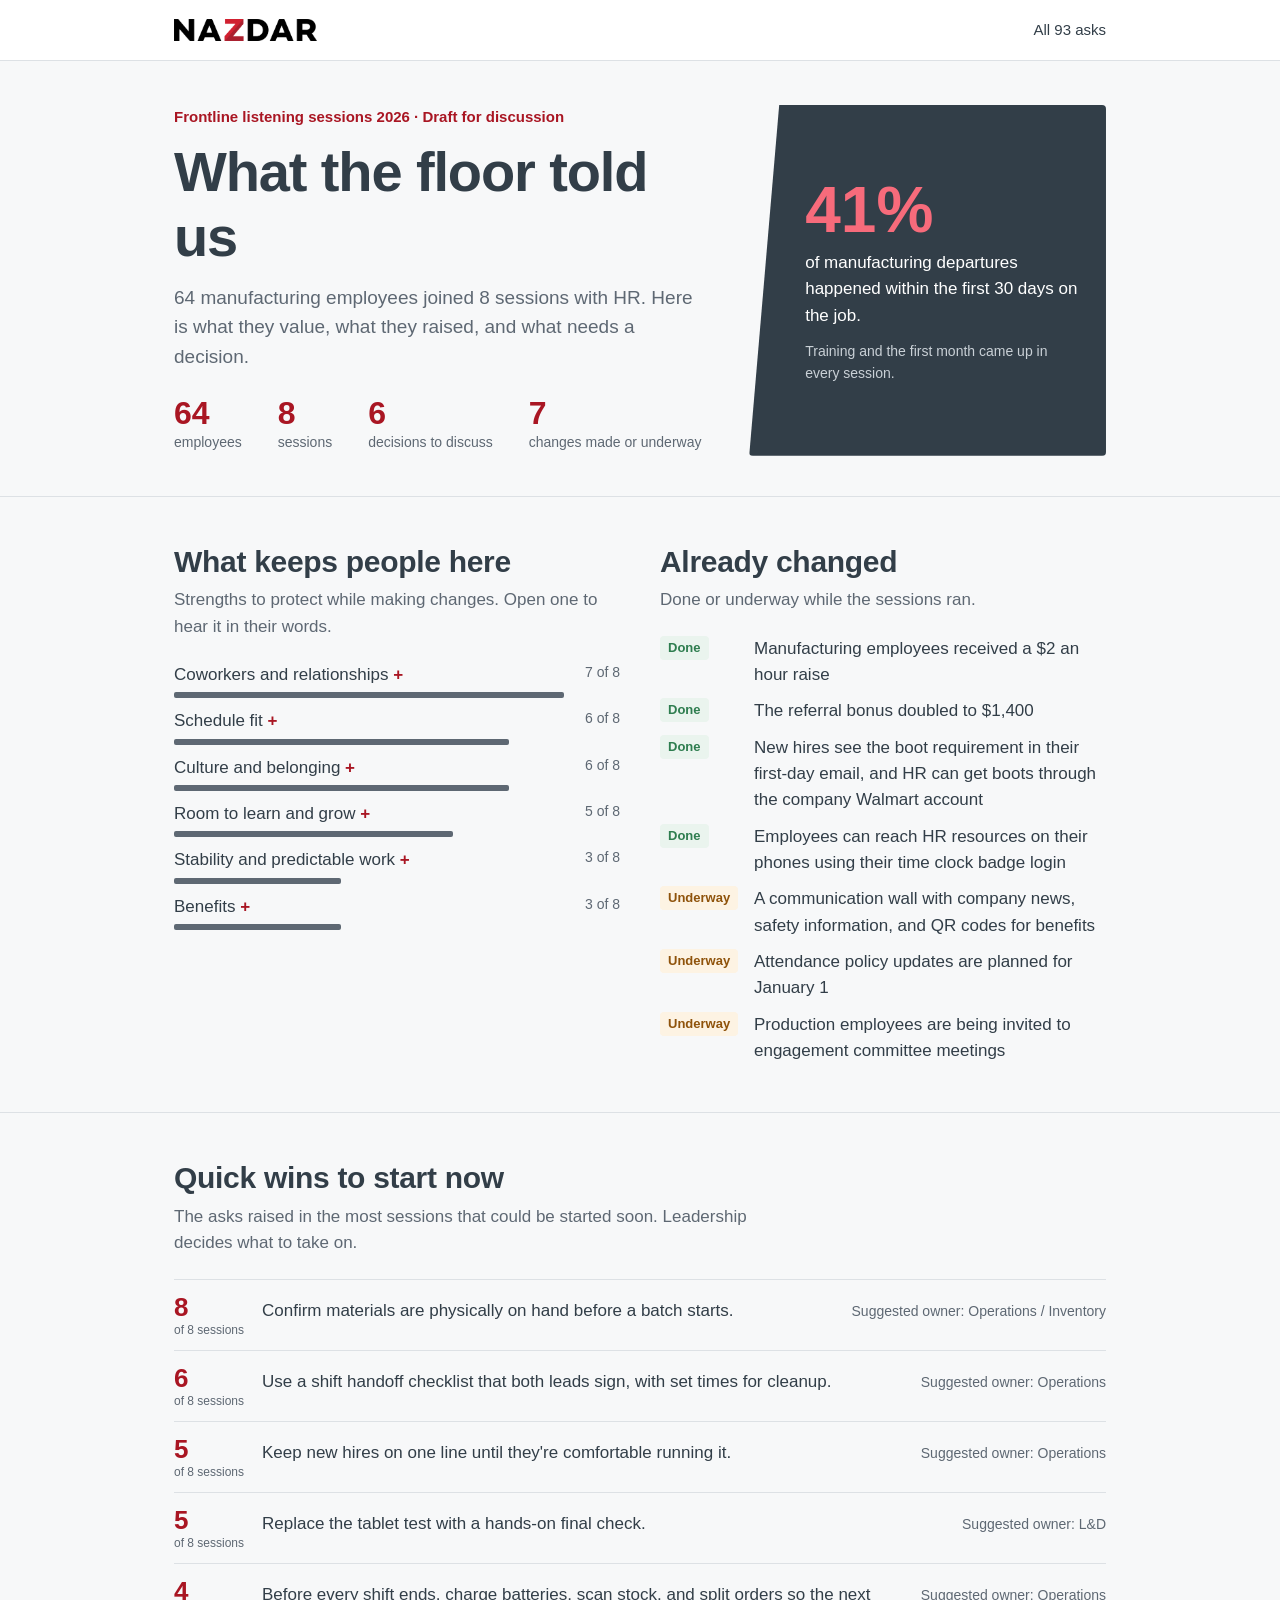
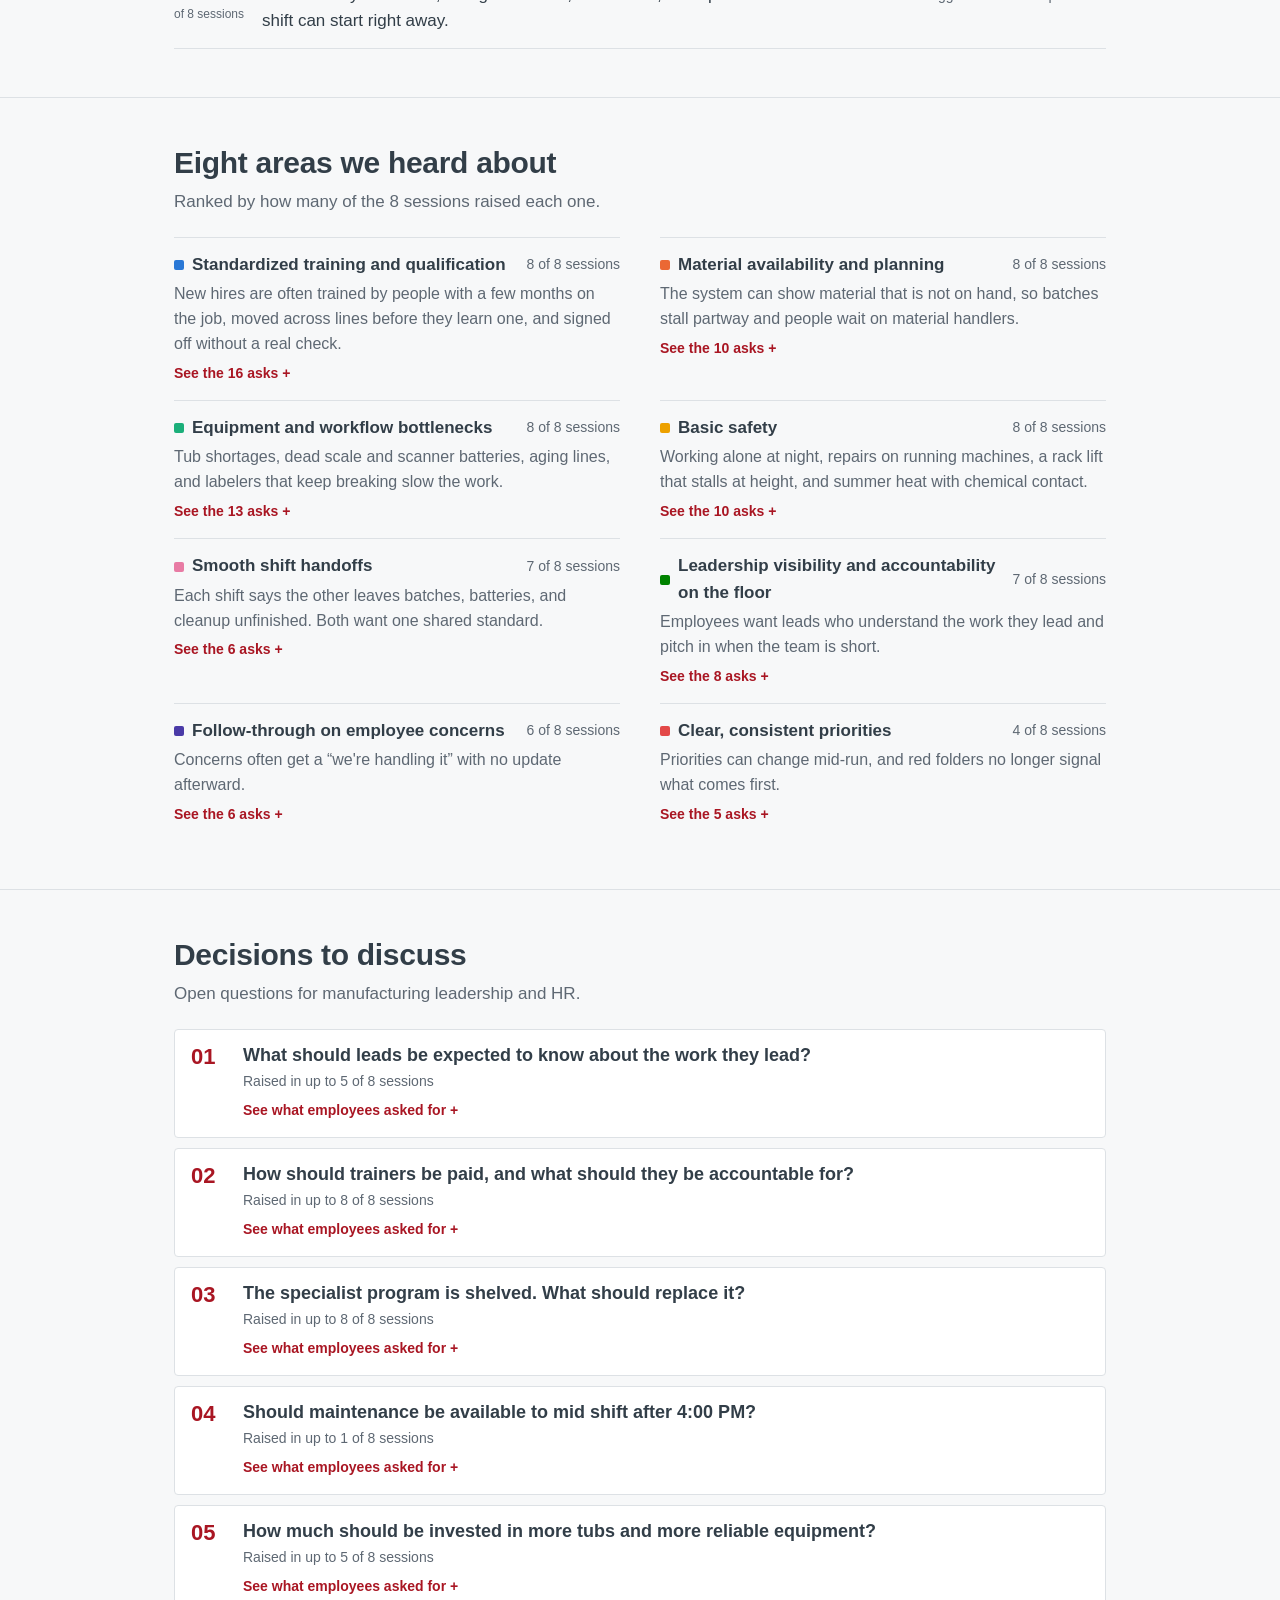
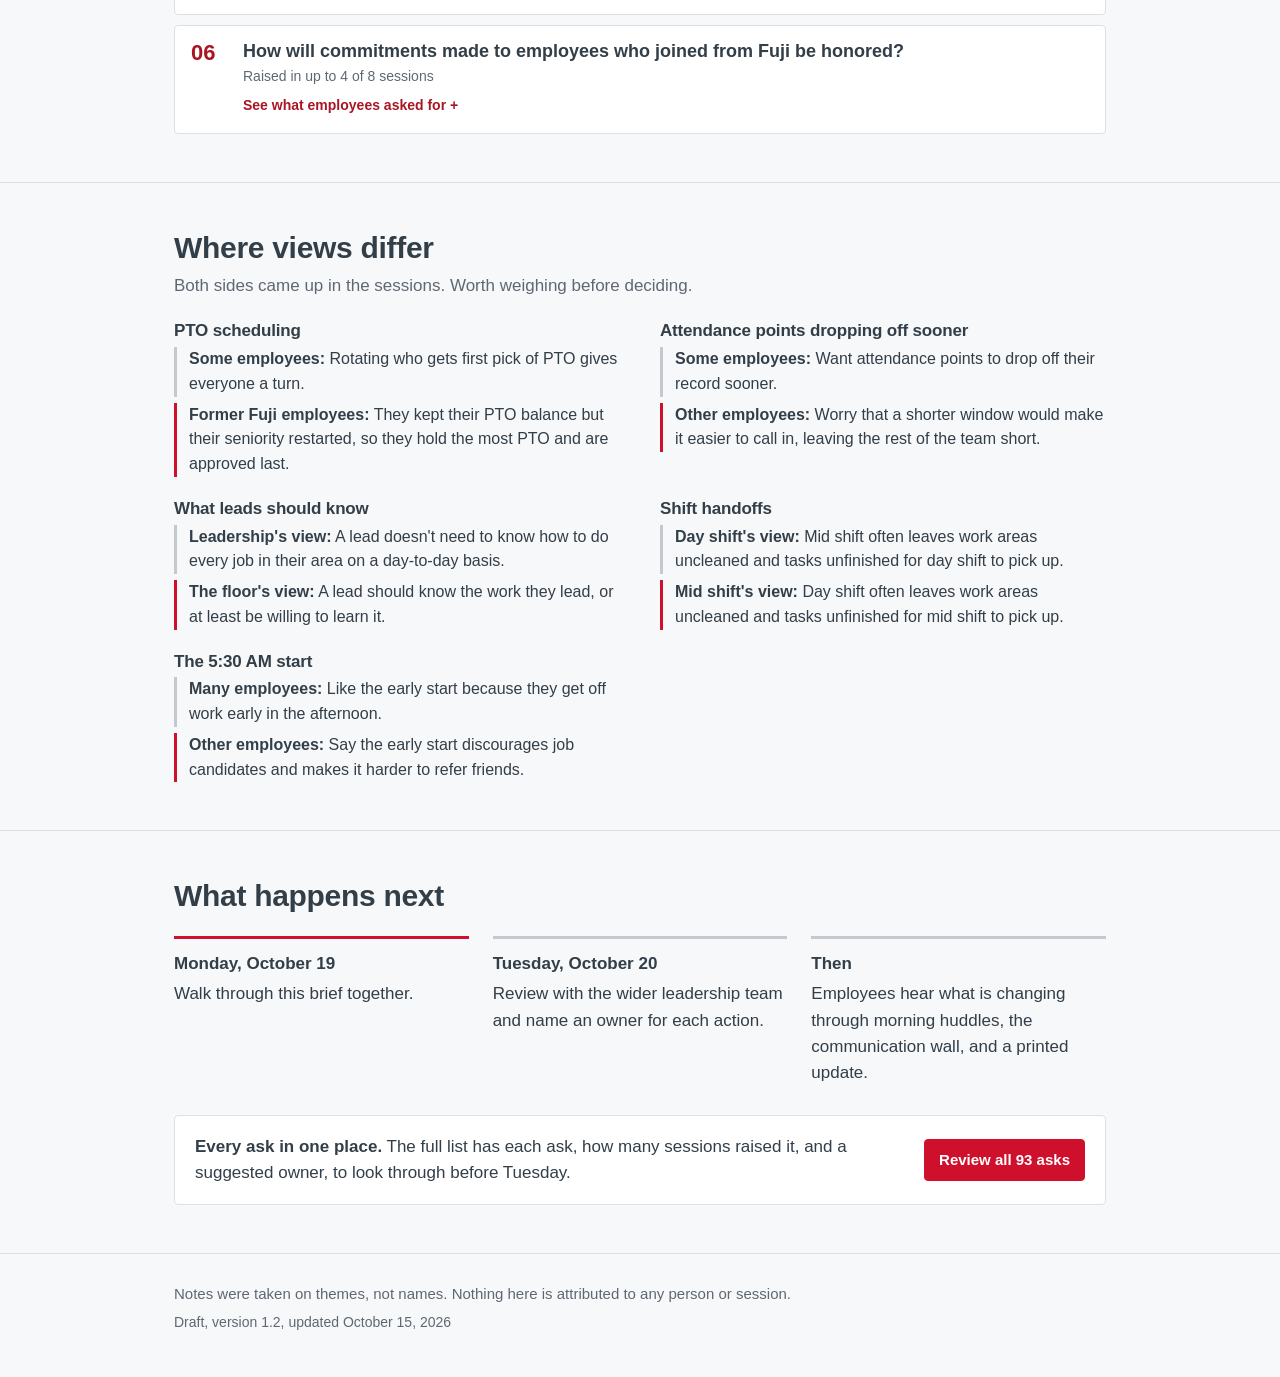
==== commit b8122a7f: "v1.2: remove effort ratings from everything leadership sees Per Cindy: effort stays out until leader" ====
--- a/index.html
+++ b/index.html
@@ -149,7 +149,7 @@
     <div class="wrap">
       <div class="head">
         <h2>Quick wins to start now</h2>
-        <p class="lede">Low-cost changes one owner could make within 30 days, ranked by how many sessions raised them. Effort is our first estimate.</p>
+        <p class="lede">The asks raised in the most sessions that could be started soon. Leadership decides what to take on.</p>
       </div>
       <ul class="quick" id="quick"></ul>
     </div>
@@ -190,7 +190,7 @@
       <div class="head"><h2>What happens next</h2></div>
       <ol class="steps" id="steps"></ol>
       <div class="input">
-        <p><b>Your input, please.</b> Each ask has a low, medium, or high effort rating. These are HR's first guesses. Please correct any that look wrong before Tuesday.</p>
+        <p><b>Every ask in one place.</b> The full list has each ask, how many sessions raised it, and a suggested owner, to look through before Tuesday.</p>
         <a class="btn primary" href="asks.html">Review all 93 asks</a>
       </div>
     </div>
@@ -229,7 +229,7 @@
   var askList = function (items) {
     return '<ul class="asks">' + items.map(function (i) {
       return '<li><span class="t">' + esc(i.t) + '</span><span class="st ' + tone(i.st) + '">' + esc(label(i.st)) + '</span><span class="m">Raised in ' + i.s.length +
-        " of 8 sessions. Suggested owner: " + esc(i.o) + ". Effort (draft): " + i.e.toLowerCase() + ".</span></li>";
+        " of 8 sessions. Suggested owner: " + esc(i.o) + ".</span></li>";
     }).join("") + "</ul>";
   };
   var bySessions = function (a, b) { return b.s.length - a.s.length; };
@@ -240,12 +240,12 @@
       "</span><em>" + a[1] + " of 8 sessions</em></div><p>" + esc(D.SUMMARY[a[2]]) + '</p><span class="open-asks">See the ' + asks.length + " asks</span></summary>" + askList(asks) + "</details></li>";
   }).join("");
 
-  // Top five small wins by reach. Effort and owner come from the matching ask.
+  // Top five small wins by reach. Owner comes from the matching ask. No effort shown: leadership sets that.
   var findOne = function (k) { return D.ITEMS.find(function (i) { return i.t.indexOf(k) === 0; }); };
   $("quick").innerHTML = D.SMALL.slice().sort(function (a, b) { return b[1] - a[1]; }).slice(0, 5).map(function (w) {
     var ask = findOne(w[2][0]);
     return '<li><b class="num">' + w[1] + "<small>of 8 sessions</small></b><span>" + esc(w[0]) + "</span><em>" +
-      (ask ? "Suggested owner: " + esc(ask.o) + ". " + esc(ask.e) + " effort (draft)" : "Low effort (draft)") + "</em></li>";
+      (ask ? "Suggested owner: " + esc(ask.o) : "") + "</em></li>";
   }).join("");
 
   // Each decision shows how widely its related asks came up.
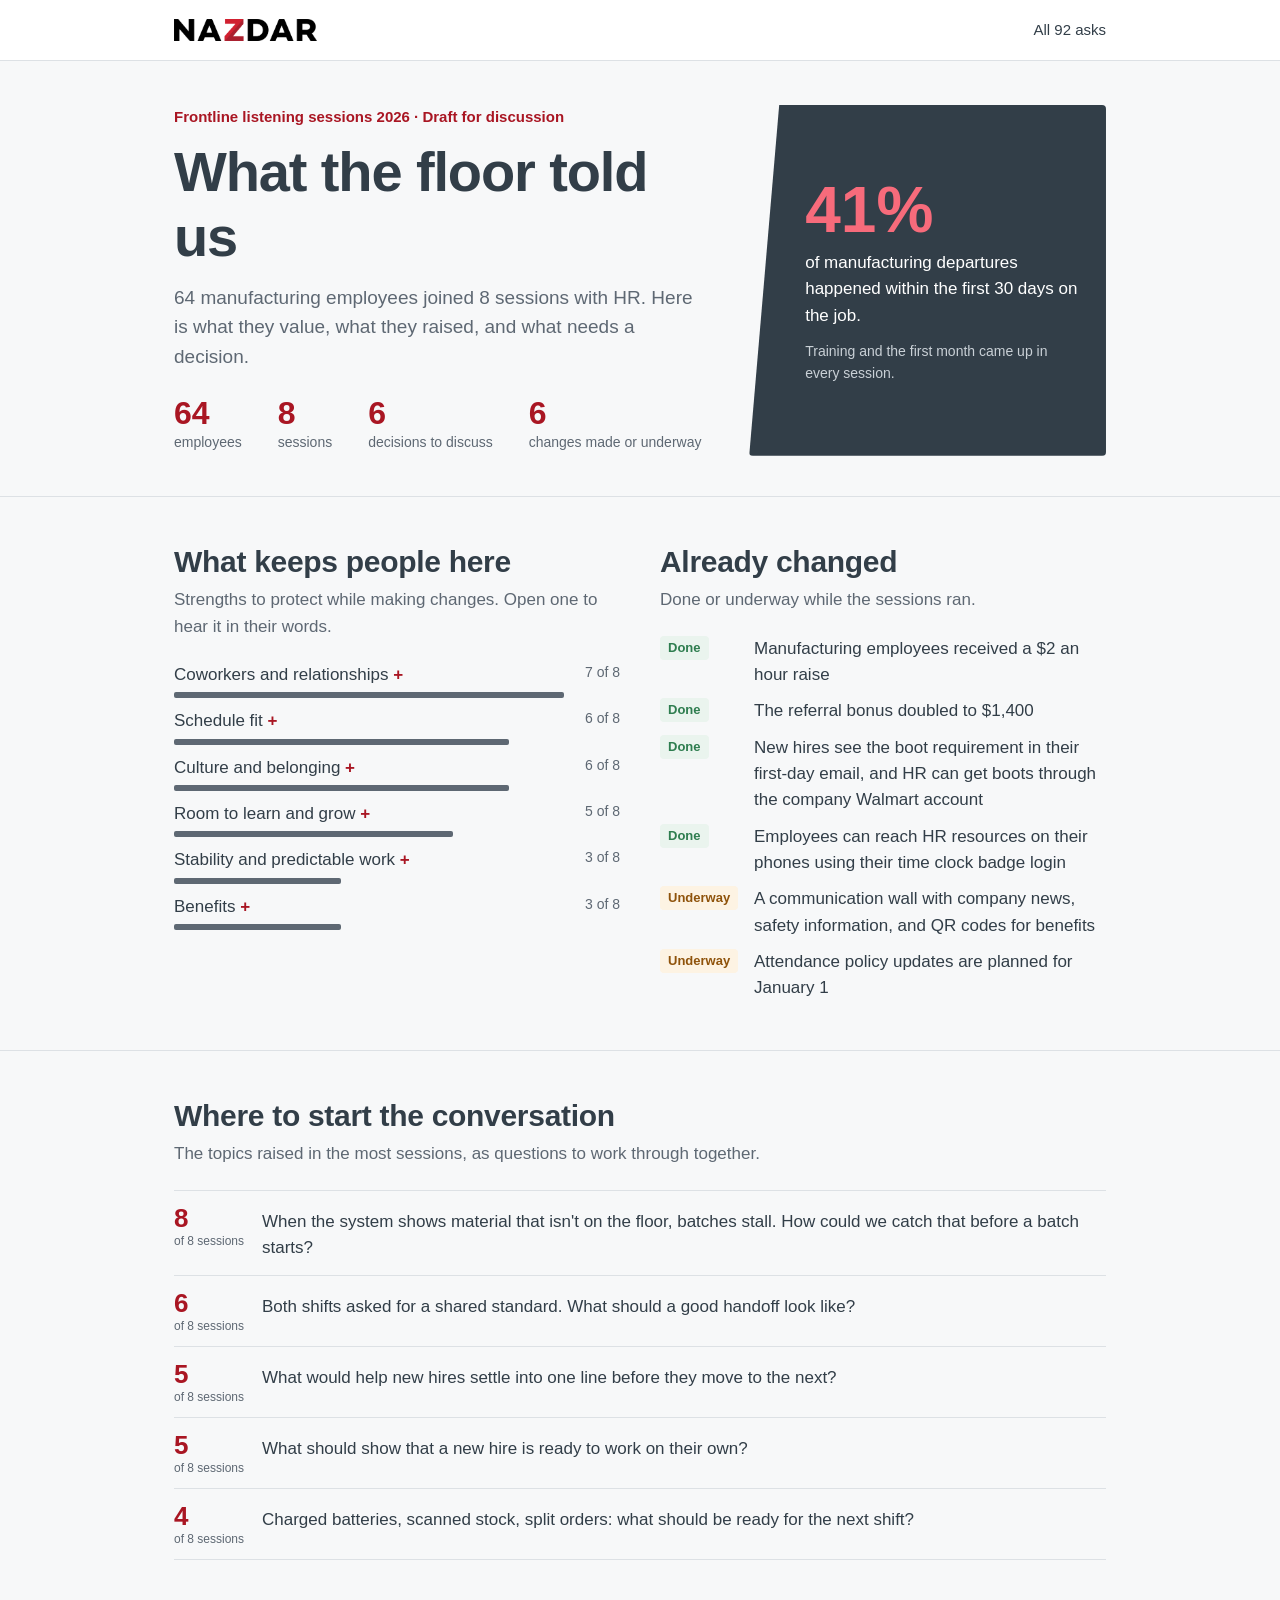
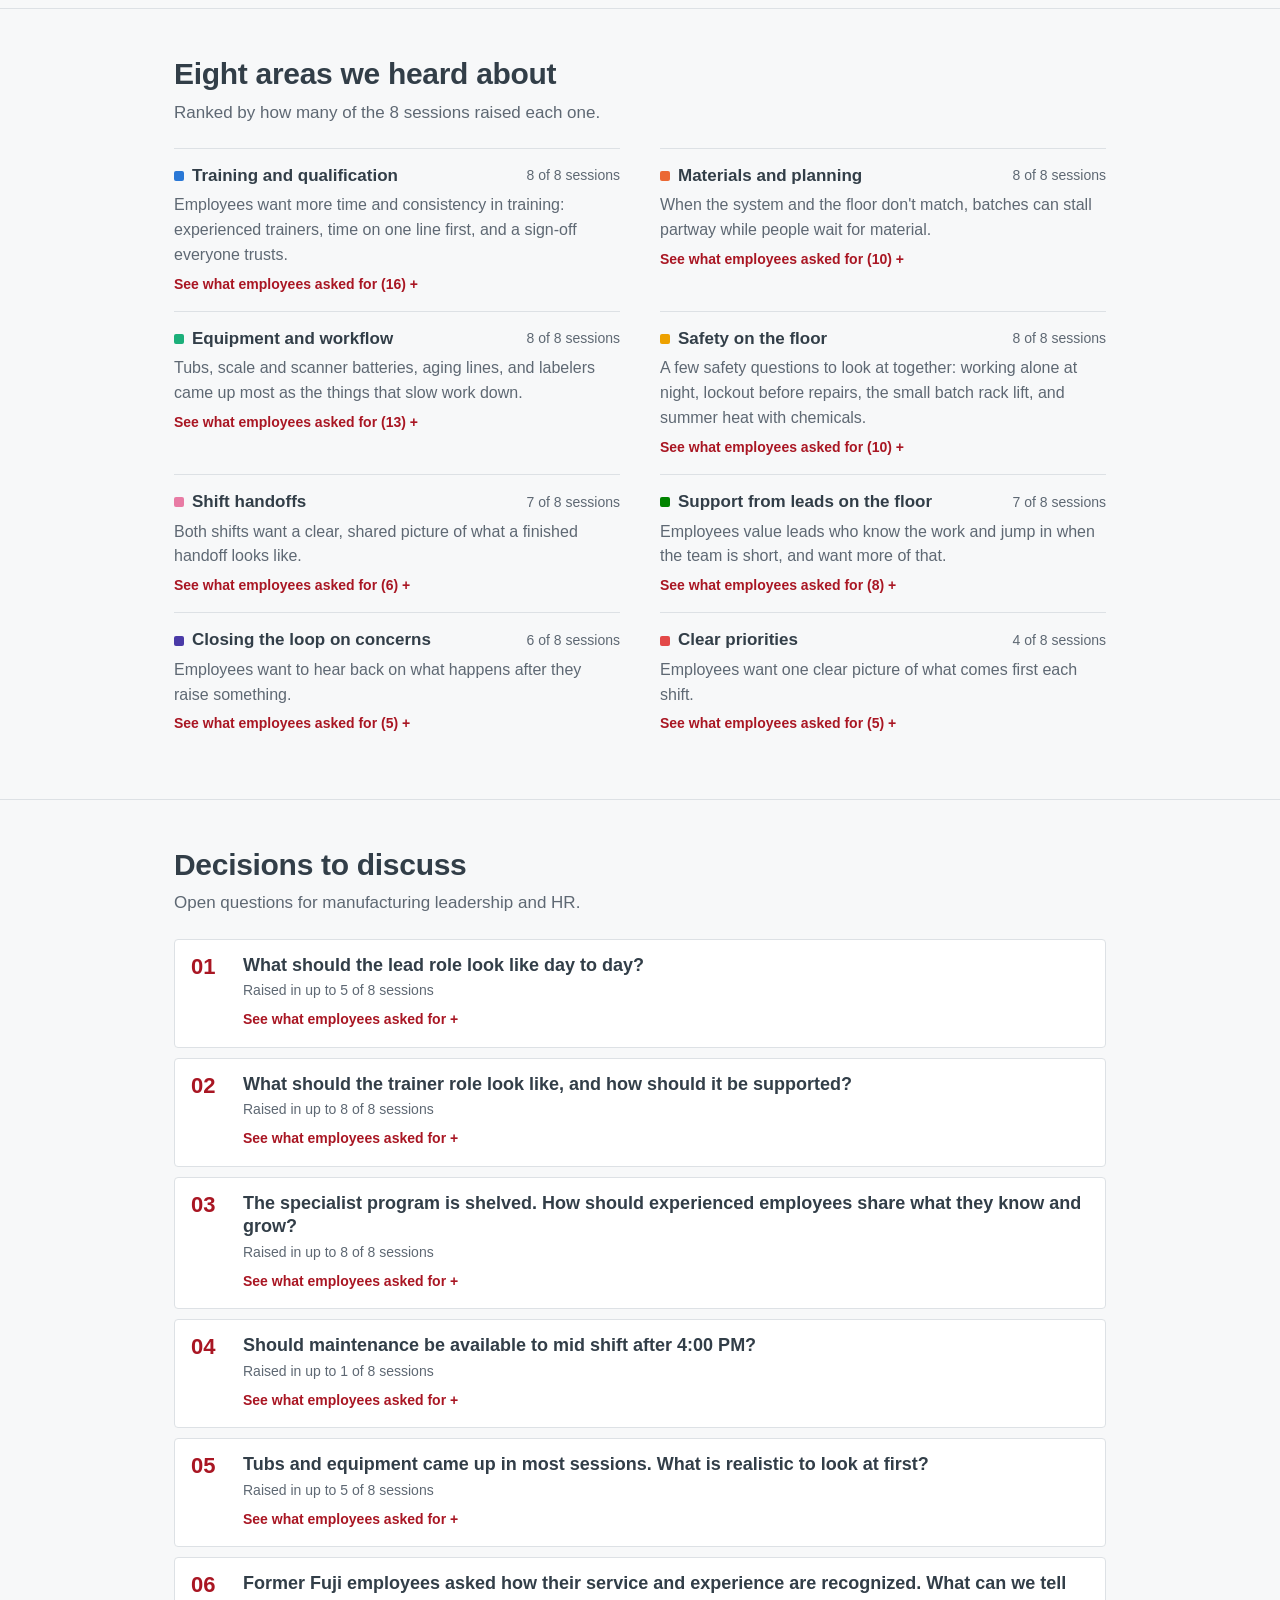
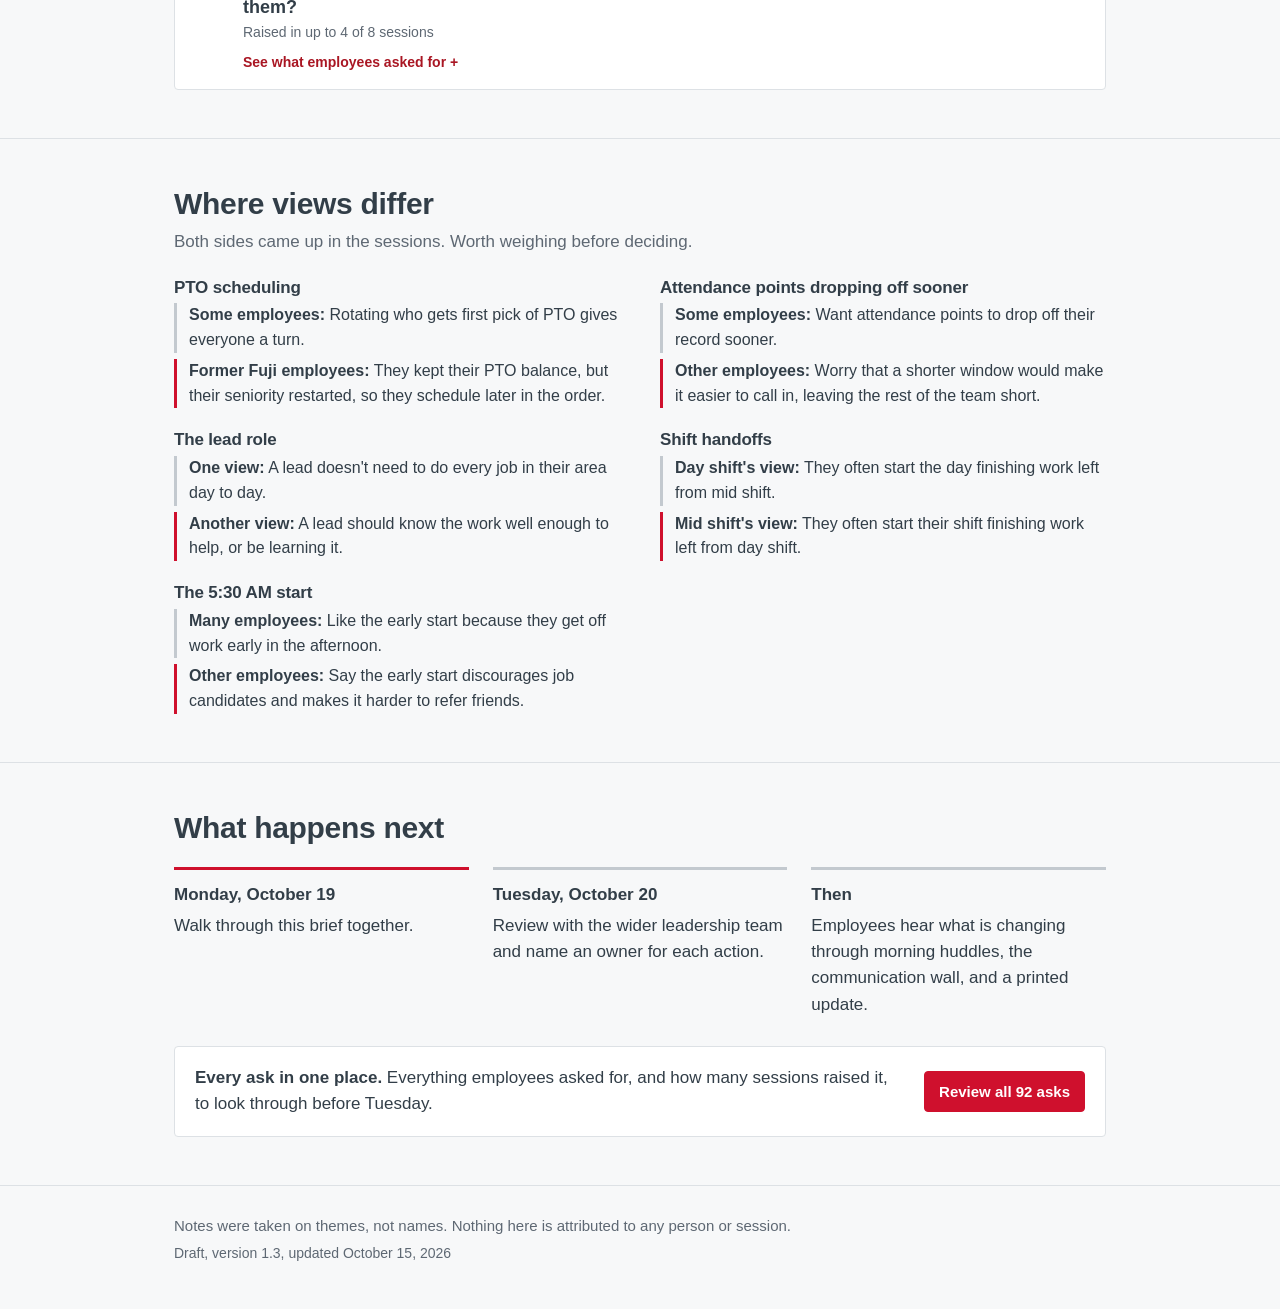
==== commit d308d3ff: "v1.3: discussion-first leader version with neutral wording Per Cindy and the HR team, the brief and " ====
--- a/index.html
+++ b/index.html
@@ -43,12 +43,11 @@
 .areas .nm em { font-style: normal; font-weight: 400; font-size: 14px; color: var(--ink-2); white-space: nowrap; }
 .areas p { color: var(--ink-2); font-size: 16px; margin-top: 4px; }
 
-/* Quick wins: reach on the left, one line each */
+/* Where to start: reach on the left, one question each */
 .quick { list-style: none; margin: 0; padding: 0; border-top: 1px solid var(--line); }
-.quick li { display: grid; grid-template-columns: 72px minmax(0, 1fr) auto; gap: 16px; align-items: baseline; padding: 14px 0; border-bottom: 1px solid var(--line); }
+.quick li { display: grid; grid-template-columns: 72px minmax(0, 1fr); gap: 16px; align-items: baseline; padding: 14px 0; border-bottom: 1px solid var(--line); }
 .quick b { font-size: 26px; line-height: 1; color: var(--red-ink); }
 .quick b small { display: block; font-size: 12px; font-weight: 400; color: var(--ink-2); margin-top: 4px; }
-.quick em { font-style: normal; font-size: 14px; color: var(--ink-2); white-space: nowrap; }
 
 /* Click to open: the asks behind an area or a decision */
 details > summary { list-style: none; cursor: pointer; }
@@ -92,7 +91,6 @@
 @media (max-width: 760px) {
   .pair, .areas, .views, .steps { grid-template-columns: minmax(0, 1fr); }
   .quick li { grid-template-columns: 56px minmax(0, 1fr); }
-  .quick em { grid-column: 2; white-space: normal; }
   .hero { padding: 32px 0 28px; }
   .why b { font-size: 52px; }
   .top .right a { display: none; }
@@ -104,7 +102,7 @@
   <div class="wrap">
     <img src="logo/nazdar.png" alt="Nazdar" width="143" height="22">
     <div class="right">
-      <a href="asks.html">All 93 asks</a>
+      <a href="asks.html" class="n-asks">All asks</a>
     </div>
   </div>
 </header>
@@ -148,8 +146,8 @@
   <section class="block">
     <div class="wrap">
       <div class="head">
-        <h2>Quick wins to start now</h2>
-        <p class="lede">The asks raised in the most sessions that could be started soon. Leadership decides what to take on.</p>
+        <h2>Where to start the conversation</h2>
+        <p class="lede">The topics raised in the most sessions, as questions to work through together.</p>
       </div>
       <ul class="quick" id="quick"></ul>
     </div>
@@ -190,8 +188,8 @@
       <div class="head"><h2>What happens next</h2></div>
       <ol class="steps" id="steps"></ol>
       <div class="input">
-        <p><b>Every ask in one place.</b> The full list has each ask, how many sessions raised it, and a suggested owner, to look through before Tuesday.</p>
-        <a class="btn primary" href="asks.html">Review all 93 asks</a>
+        <p><b>Every ask in one place.</b> Everything employees asked for, and how many sessions raised it, to look through before Tuesday.</p>
+        <a class="btn primary n-asks" href="asks.html">Review all asks</a>
       </div>
     </div>
   </section>
@@ -228,8 +226,7 @@
   var tone = function (st) { return st === "Done" ? "st-done" : st === "In motion" ? "st-motion" : "st-idle"; };
   var askList = function (items) {
     return '<ul class="asks">' + items.map(function (i) {
-      return '<li><span class="t">' + esc(i.t) + '</span><span class="st ' + tone(i.st) + '">' + esc(label(i.st)) + '</span><span class="m">Raised in ' + i.s.length +
-        " of 8 sessions. Suggested owner: " + esc(i.o) + ".</span></li>";
+      return '<li><span class="t">' + esc(i.t) + '</span><span class="st ' + tone(i.st) + '">' + esc(label(i.st)) + '</span><span class="m">Raised in ' + i.s.length + " of 8 sessions.</span></li>";
     }).join("") + "</ul>";
   };
   var bySessions = function (a, b) { return b.s.length - a.s.length; };
@@ -237,15 +234,12 @@
   $("areas").innerHTML = D.AREAS.map(function (a, n) {
     var asks = D.ITEMS.filter(function (i) { return i.a === a[2]; }).sort(bySessions);
     return '<li><details><summary><div class="nm"><span style="display:flex;align-items:center"><span class="sw" style="background:var(--a' + (n + 1) + ')"></span>' + esc(a[0]) +
-      "</span><em>" + a[1] + " of 8 sessions</em></div><p>" + esc(D.SUMMARY[a[2]]) + '</p><span class="open-asks">See the ' + asks.length + " asks</span></summary>" + askList(asks) + "</details></li>";
-  }).join("");
-
-  // Top five small wins by reach. Owner comes from the matching ask. No effort shown: leadership sets that.
-  var findOne = function (k) { return D.ITEMS.find(function (i) { return i.t.indexOf(k) === 0; }); };
-  $("quick").innerHTML = D.SMALL.slice().sort(function (a, b) { return b[1] - a[1]; }).slice(0, 5).map(function (w) {
-    var ask = findOne(w[2][0]);
-    return '<li><b class="num">' + w[1] + "<small>of 8 sessions</small></b><span>" + esc(w[0]) + "</span><em>" +
-      (ask ? "Suggested owner: " + esc(ask.o) : "") + "</em></li>";
+      "</span><em>" + a[1] + " of 8 sessions</em></div><p>" + esc(D.SUMMARY[a[2]]) + '</p><span class="open-asks">See what employees asked for (' + asks.length + ")</span></summary>" + askList(asks) + "</details></li>";
+  }).join("");
+
+  // Problems as open questions, not answers. No owners or effort: leadership decides those.
+  $("quick").innerHTML = D.QUICK.map(function (w) {
+    return '<li><b class="num">' + w[1] + "<small>of 8 sessions</small></b><span>" + esc(w[0]) + "</span></li>";
   }).join("");
 
   // Each decision shows how widely its related asks came up.
@@ -260,6 +254,9 @@
     return "<div><h3>" + esc(s.t) + "</h3><p><b>" + esc(s.la) + ":</b> " + esc(s.a) + "</p><p><b>" + esc(s.lb) + ":</b> " + esc(s.b) + "</p></div>";
   }).join("");
 
+  // Ask count comes from the data, so links stay right when asks change.
+  document.querySelectorAll(".n-asks").forEach(function (a) { a.textContent = a.textContent.replace("all asks", "all " + D.ITEMS.length + " asks").replace("All asks", "All " + D.ITEMS.length + " asks"); });
+
   $("ver").textContent = "Draft, version " + D.VERSION + ", updated " + D.UPDATED;
 
   $("steps").innerHTML = D.STEPS.map(function (s) { return "<li><b>" + esc(s.when) + "</b>" + esc(s.what) + "</li>"; }).join("");
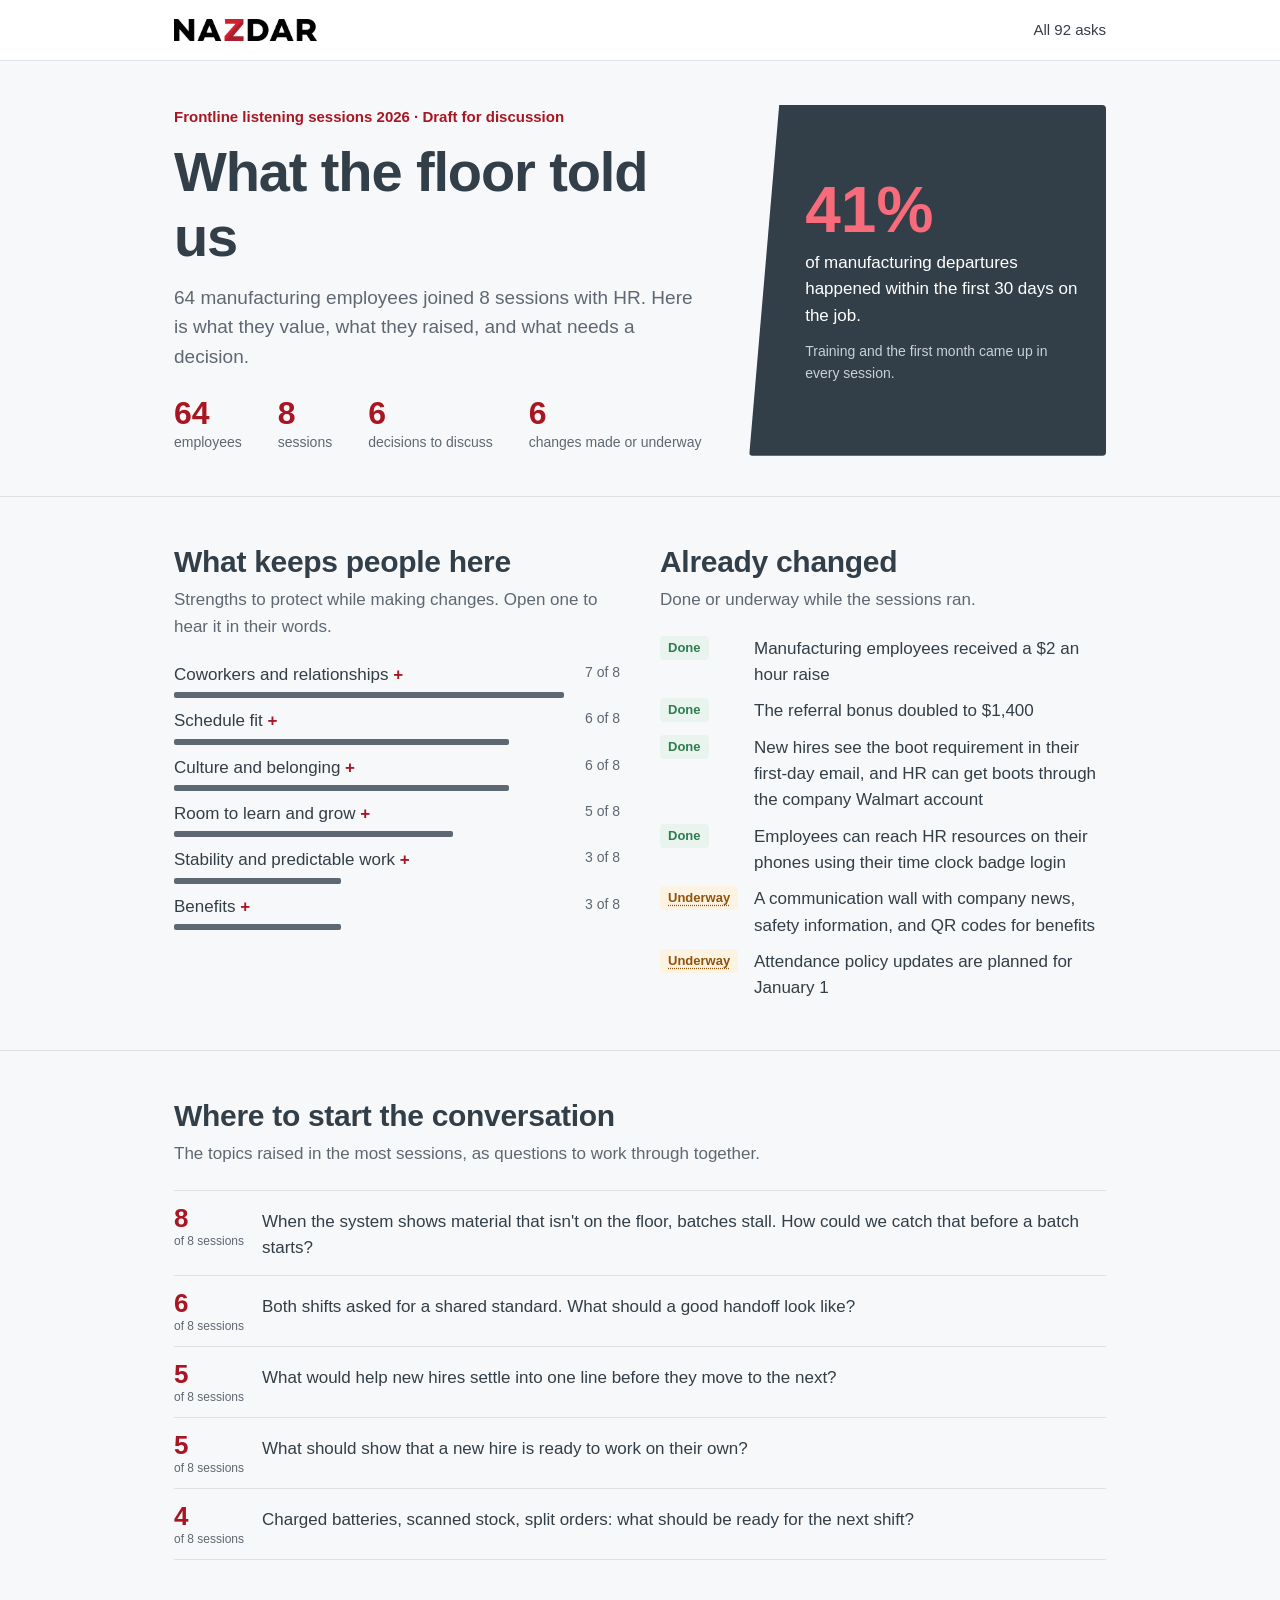
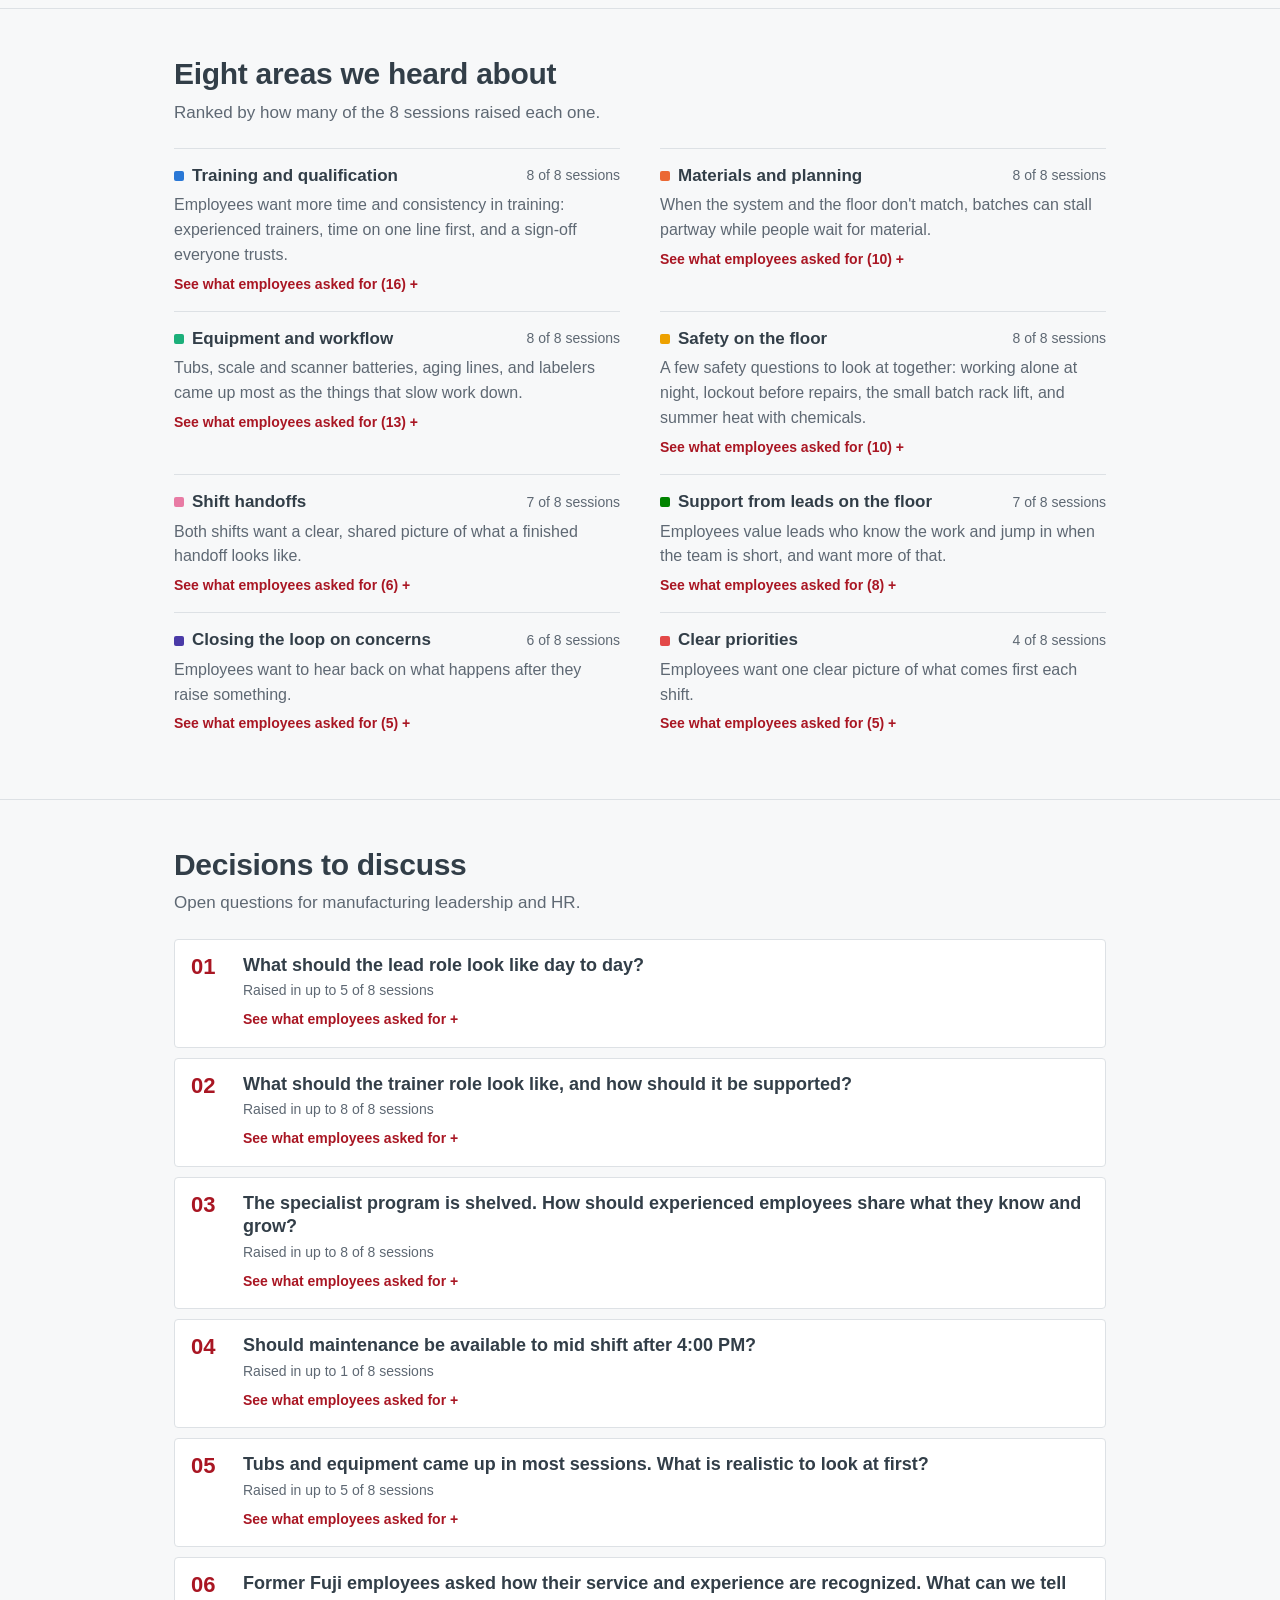
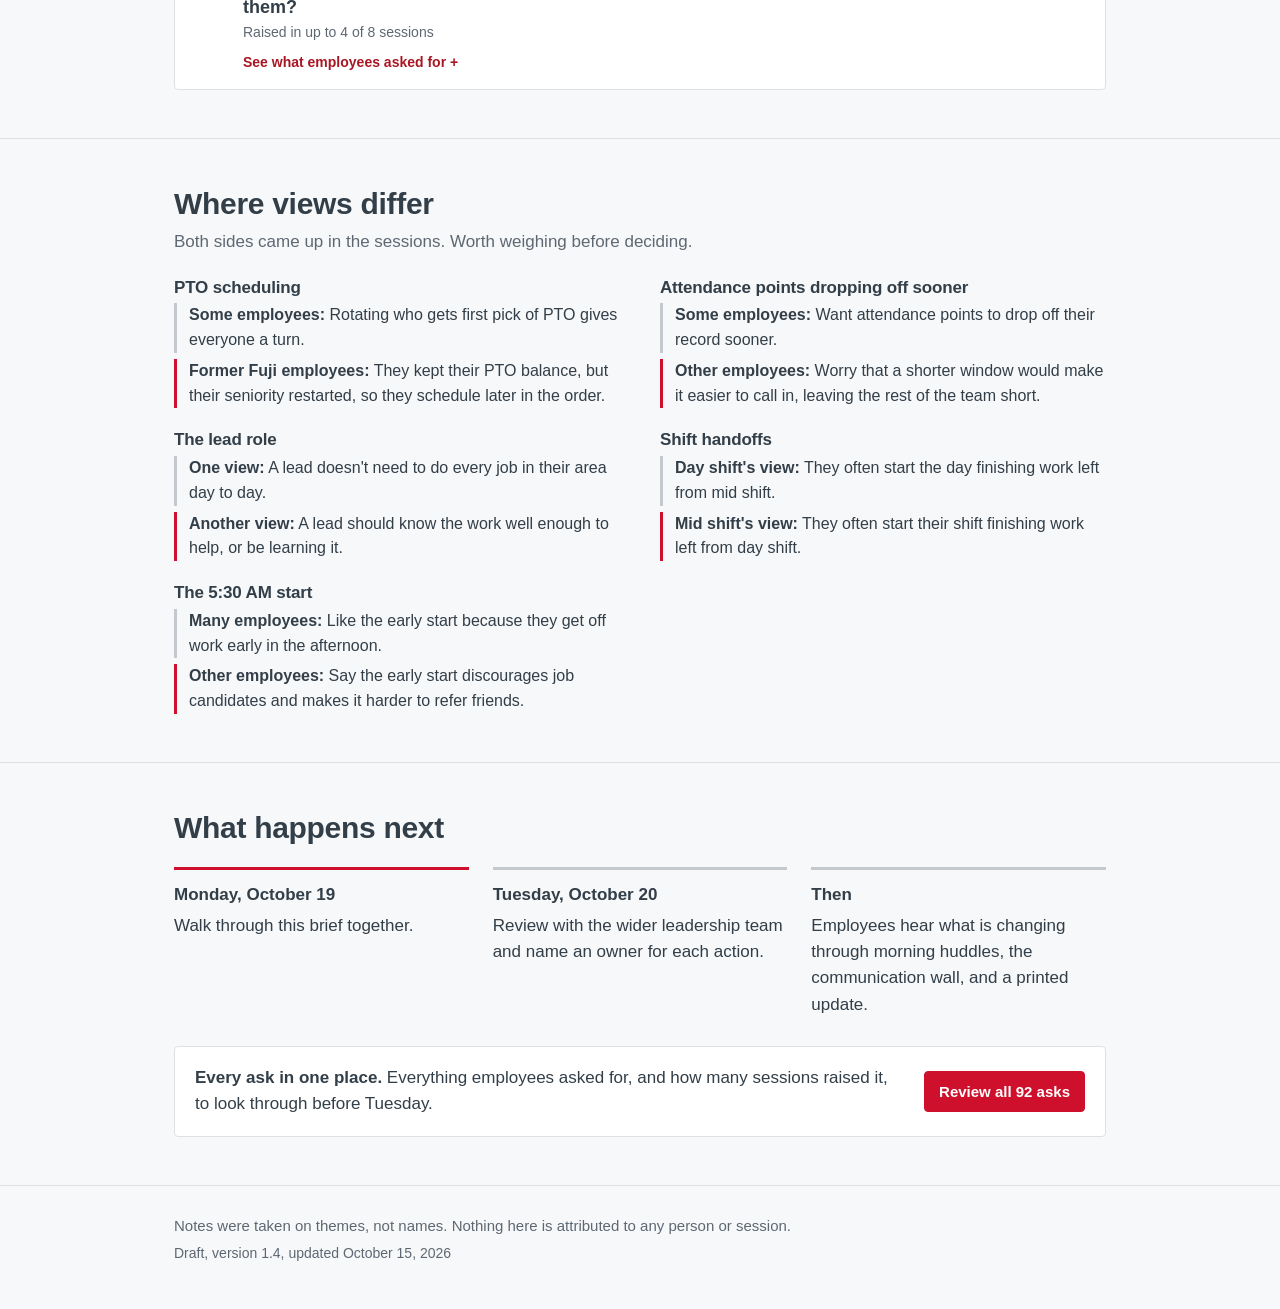
==== commit 69c1b215: "v1.4: hover proof for every Underway item Each Underway badge on the brief and the ask list shows, o" ====
--- a/index.html
+++ b/index.html
@@ -218,18 +218,25 @@
       (D.KEEP_SAY[k[0]] || []).map(function (q) { return "<li>&ldquo;" + esc(q) + "&rdquo;</li>"; }).join("") + "</ul></details></li>";
   }).join("");
 
-  $("changes").innerHTML = D.DONE.map(function (t) { return '<li><span class="st st-done">Done</span><span>' + esc(t) + "</span></li>"; }).join("") +
-    D.UNDERWAY.map(function (t) { return '<li><span class="st st-motion">Underway</span><span>' + esc(t) + "</span></li>"; }).join("");
-
   // The asks behind an area or decision. Reach only, never which session, so nothing traces to a group.
   var label = function (st) { return st === "In motion" ? "Underway" : st; };
   var tone = function (st) { return st === "Done" ? "st-done" : st === "In motion" ? "st-motion" : "st-idle"; };
   var askList = function (items) {
     return '<ul class="asks">' + items.map(function (i) {
-      return '<li><span class="t">' + esc(i.t) + '</span><span class="st ' + tone(i.st) + '">' + esc(label(i.st)) + '</span><span class="m">Raised in ' + i.s.length + " of 8 sessions.</span></li>";
+      return '<li><span class="t">' + esc(i.t) + '</span>' + proofBadge(i.st, i.t) + '<span class="m">Raised in ' + i.s.length + " of 8 sessions.</span></li>";
     }).join("") + "</ul>";
   };
   var bySessions = function (a, b) { return b.s.length - a.s.length; };
+  // Underway badge with its proof quote on hover or focus.
+  var proofBadge = function (st, key) {
+    var p = st === "In motion" && D.PROOF && D.PROOF[key];
+    if (!p) return '<span class="st ' + tone(st) + '">' + esc(label(st)) + "</span>";
+    return '<span class="st ' + tone(st) + ' proof" tabindex="0" aria-label="Underway. Proof: ' + esc(p.q) + " " + esc(p.who) + '">' + esc(label(st)) +
+      '<span class="tip" aria-hidden="true">“' + esc(p.q) + "”<i>" + esc(p.who) + "</i></span></span>";
+  };
+
+  $("changes").innerHTML = D.DONE.map(function (t) { return '<li><span class="st st-done">Done</span><span>' + esc(t) + "</span></li>"; }).join("") +
+    D.UNDERWAY.map(function (t) { return "<li>" + proofBadge("In motion", t) + "<span>" + esc(t) + "</span></li>"; }).join("");
 
   $("areas").innerHTML = D.AREAS.map(function (a, n) {
     var asks = D.ITEMS.filter(function (i) { return i.a === a[2]; }).sort(bySessions);
--- a/style.css
+++ b/style.css
@@ -43,6 +43,11 @@
 .st-done { color: var(--ok); background: var(--ok-bg); }
 .st-motion { color: var(--warn); background: var(--warn-bg); }
 .st-idle { color: var(--idle); background: var(--idle-bg); }
+/* Underway badges carry their proof: hover or focus shows the quote. */
+.proof { position: relative; cursor: help; text-decoration: underline dotted; text-underline-offset: 3px; }
+.proof .tip { position: absolute; z-index: 20; left: 0; top: calc(100% + 8px); width: min(340px, 70vw); padding: 10px 12px; border-radius: var(--r); background: var(--ink); color: #FFFFFF; font-size: 14px; font-weight: 400; line-height: 1.45; text-align: left; white-space: normal; text-decoration: none; box-shadow: 0 6px 18px rgba(20, 25, 29, 0.25); opacity: 0; visibility: hidden; pointer-events: none; }
+.proof .tip i { display: block; margin-top: 6px; font-style: normal; font-size: 13px; color: var(--band-dim); }
+.proof:hover .tip, .proof:focus .tip { opacity: 1; visibility: visible; }
 
 .btn { font: inherit; font-size: 15px; font-weight: 700; padding: 8px 14px; border-radius: var(--r); cursor: pointer; border: 1px solid var(--line-strong); background: var(--surface); color: var(--ink); text-decoration: none; display: inline-block; }
 .btn.primary { background: var(--red); border-color: var(--red); color: #FFFFFF; }
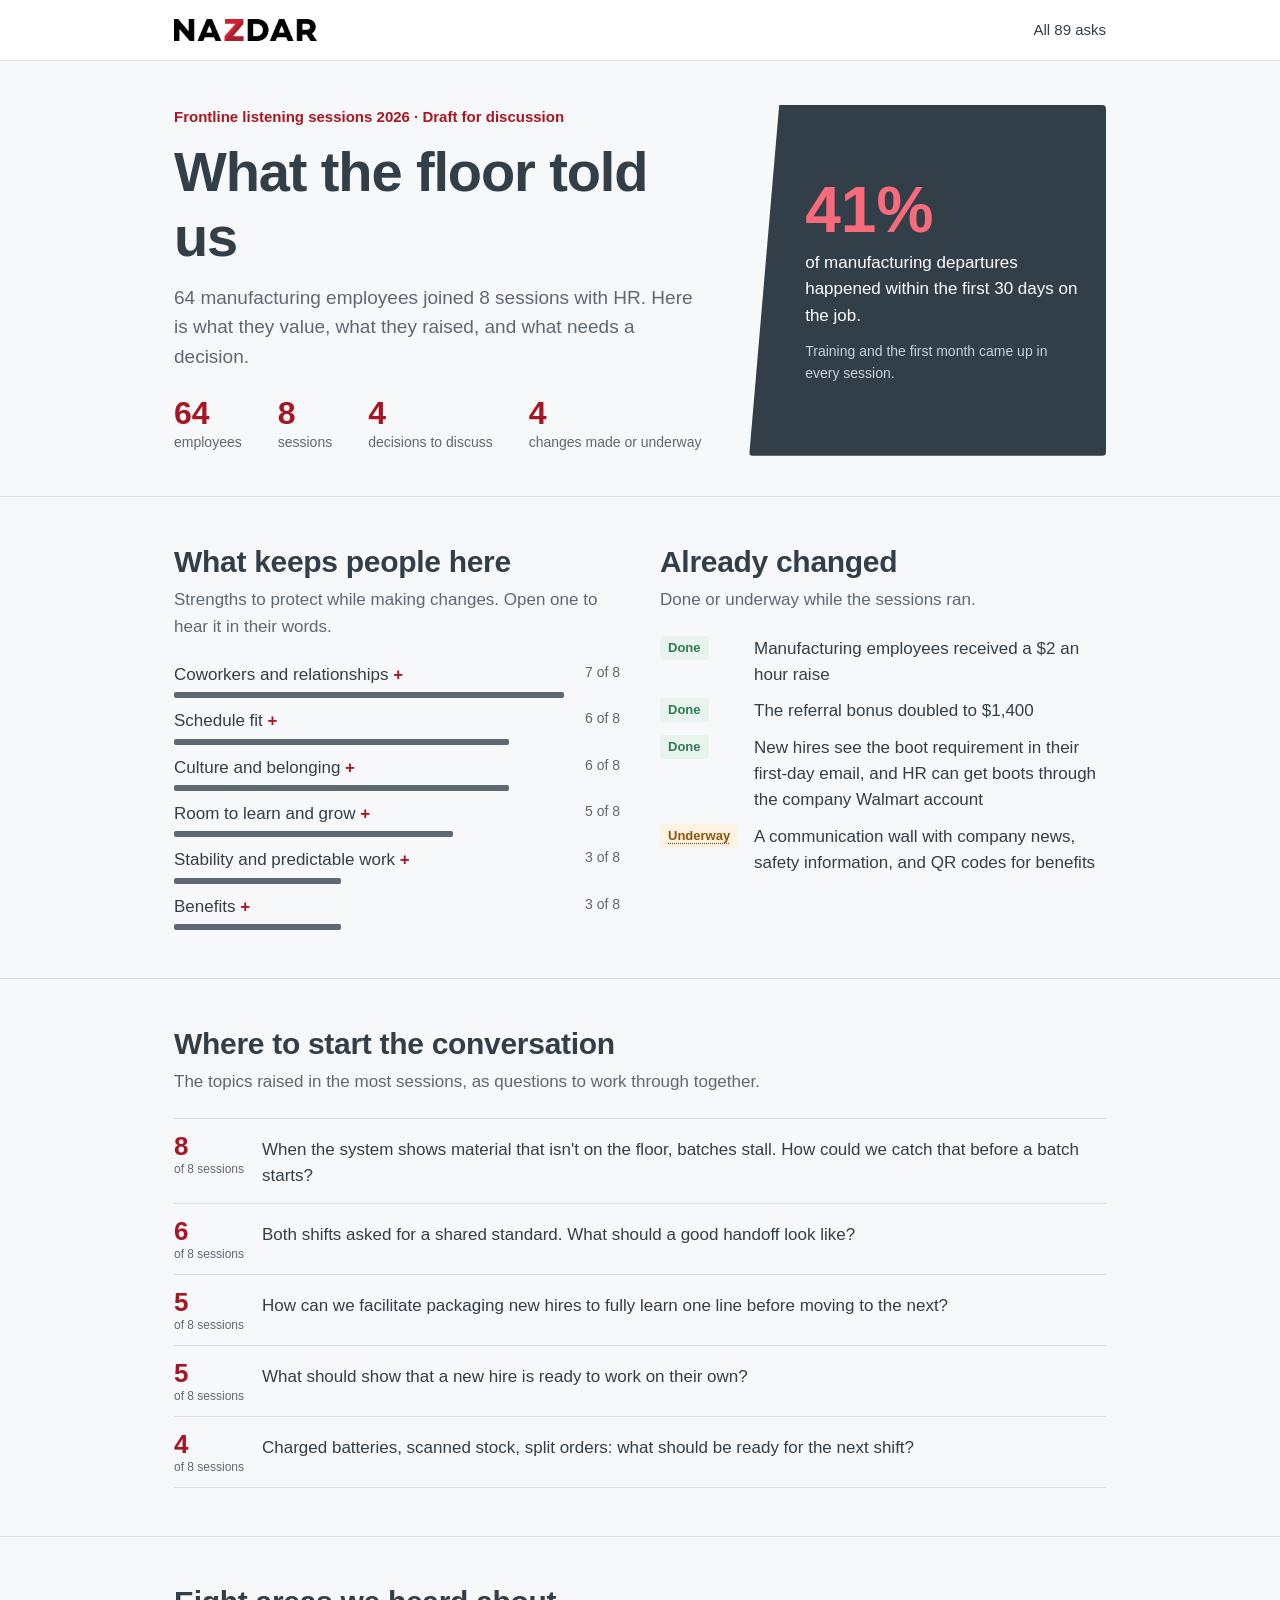
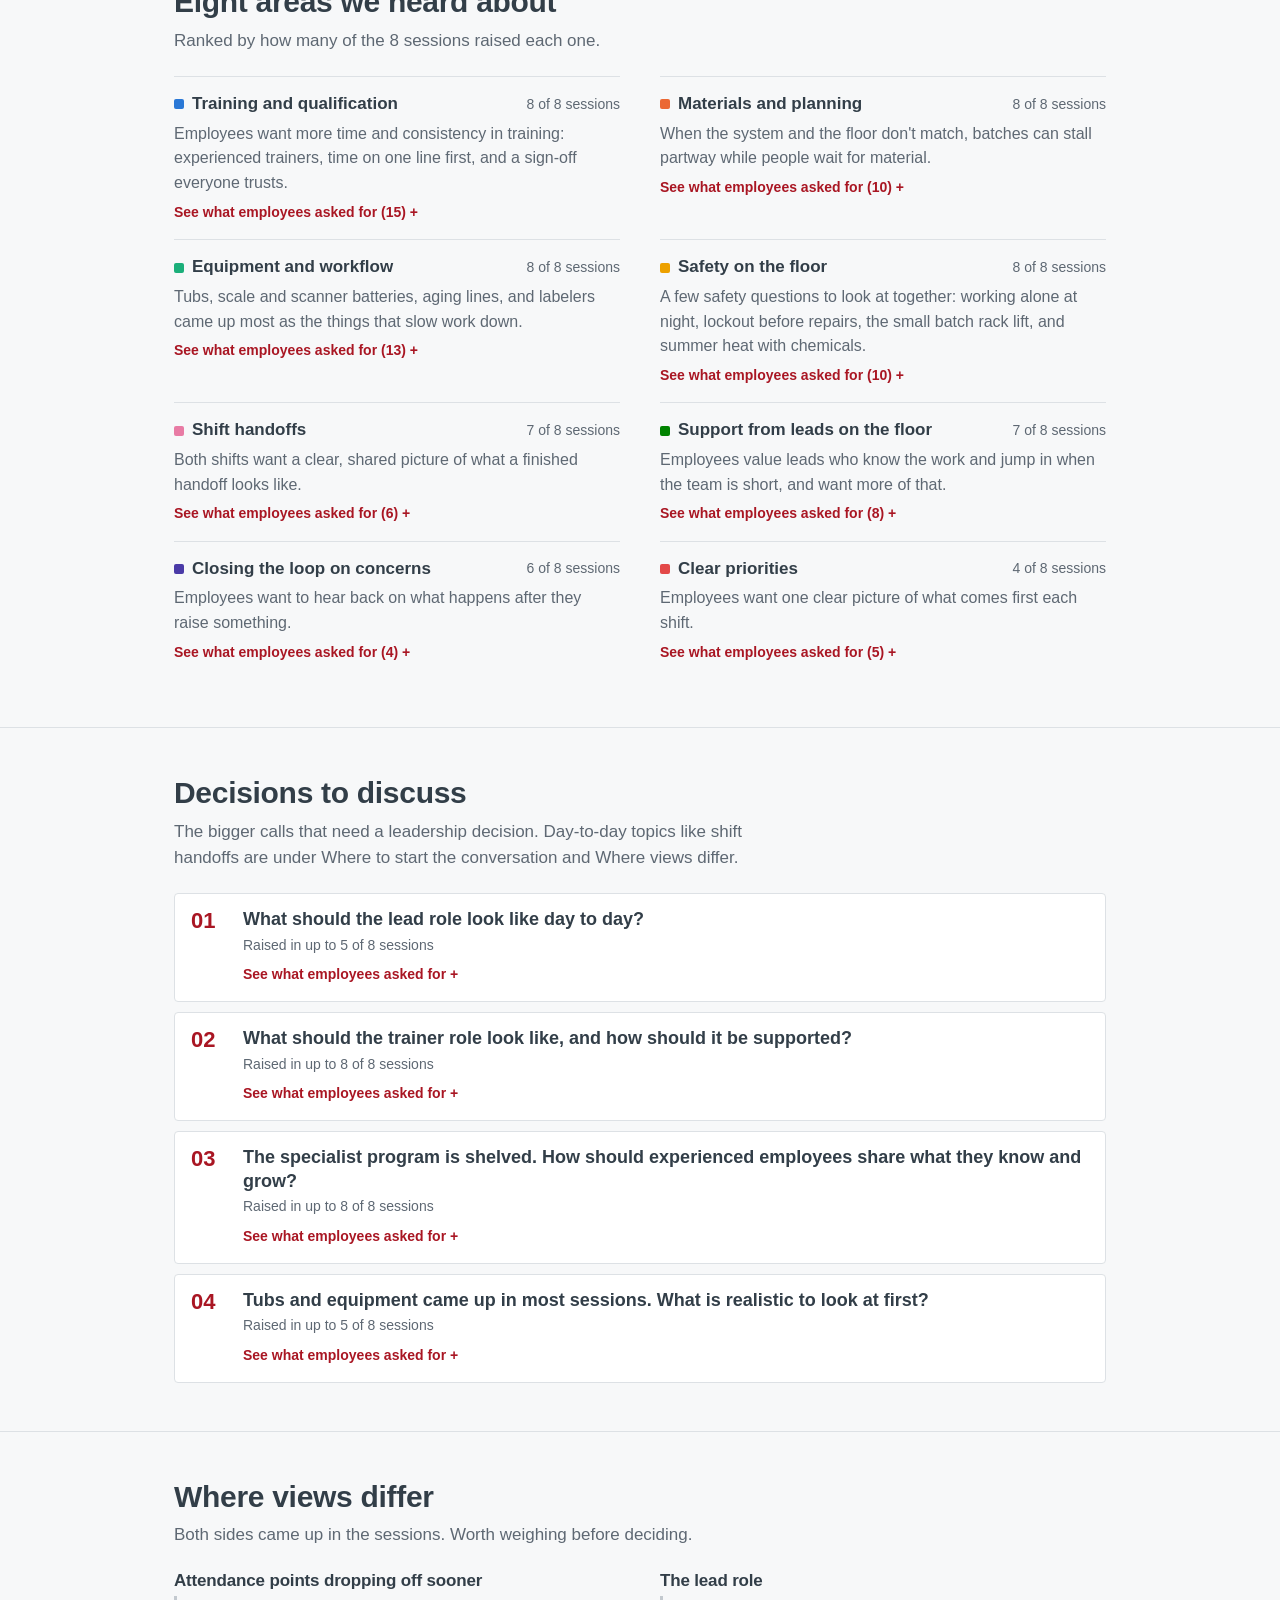
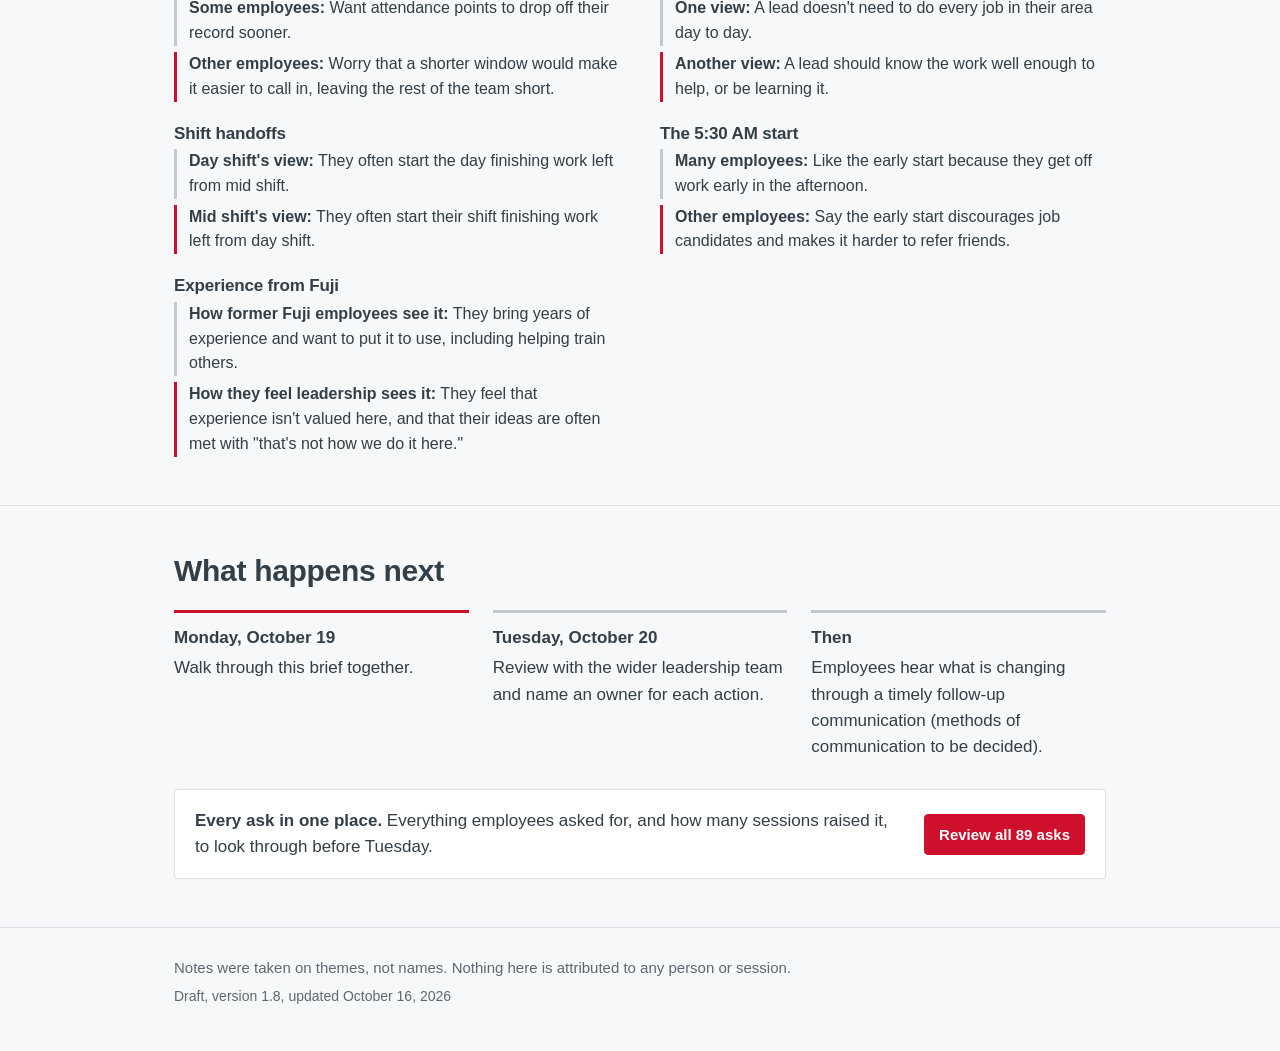
==== commit 3bc927d6: "v1.8: Add the Fuji experience view, reword the follow-up step, clarify Decisions Co-Authored-By: Cla" ====
--- a/index.html
+++ b/index.html
@@ -167,7 +167,7 @@
     <div class="wrap">
       <div class="head">
         <h2>Decisions to discuss</h2>
-        <p class="lede">Open questions for manufacturing leadership and HR.</p>
+        <p class="lede">The bigger calls that need a leadership decision. Day-to-day topics like shift handoffs are under Where to start the conversation and Where views differ.</p>
       </div>
       <ol class="decisions" id="decisions"></ol>
     </div>
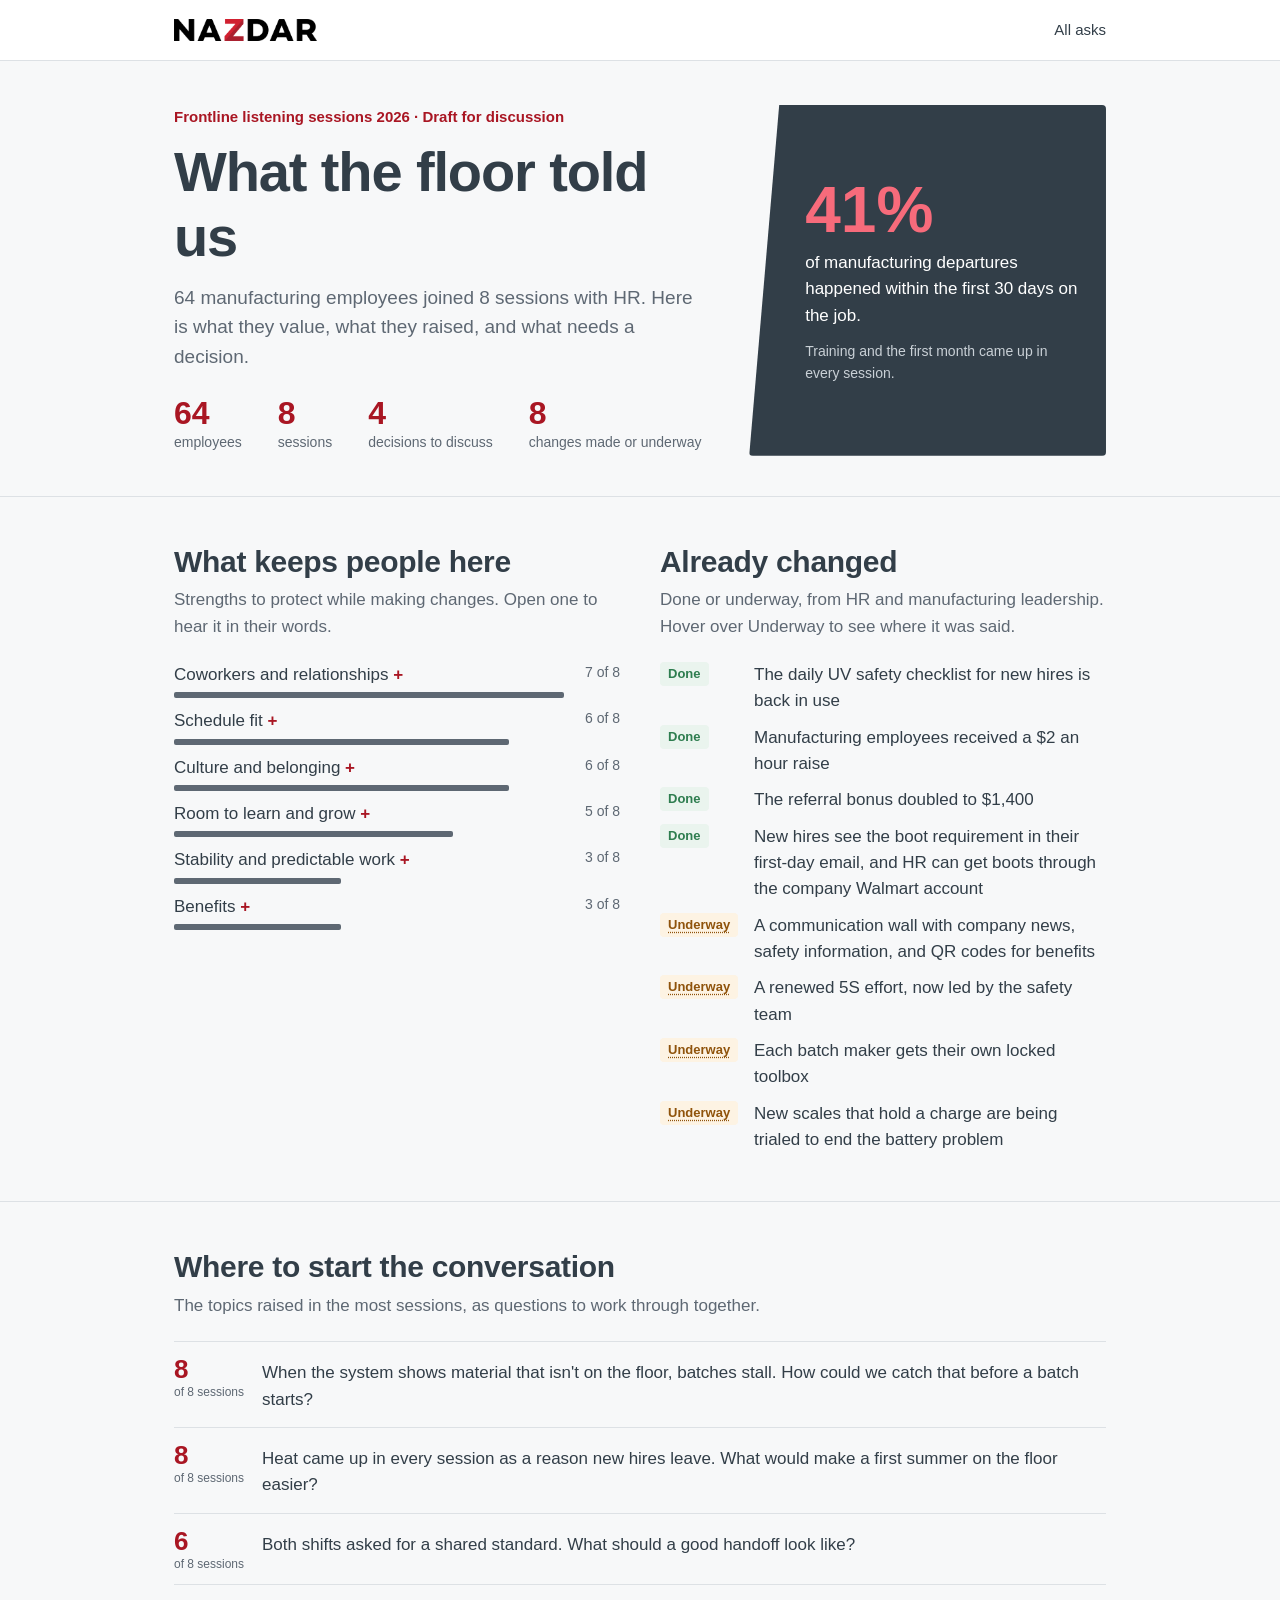
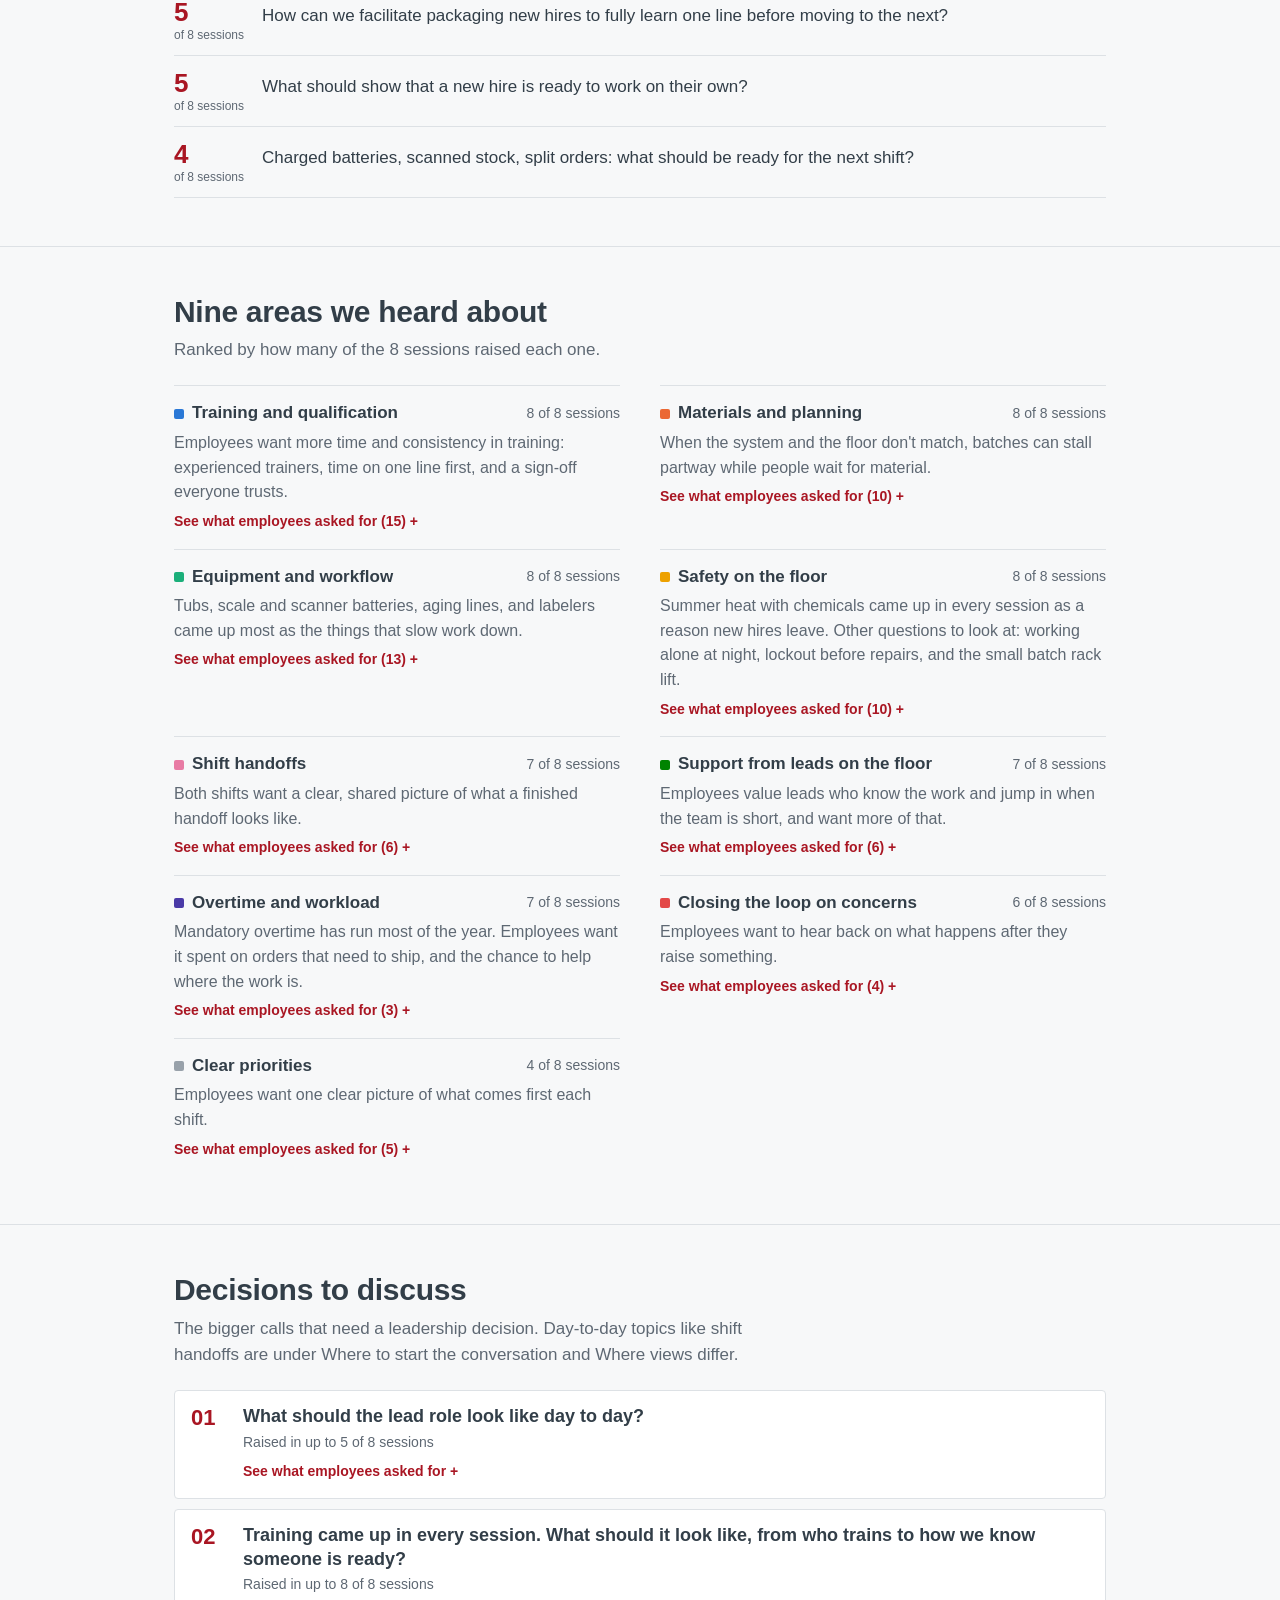
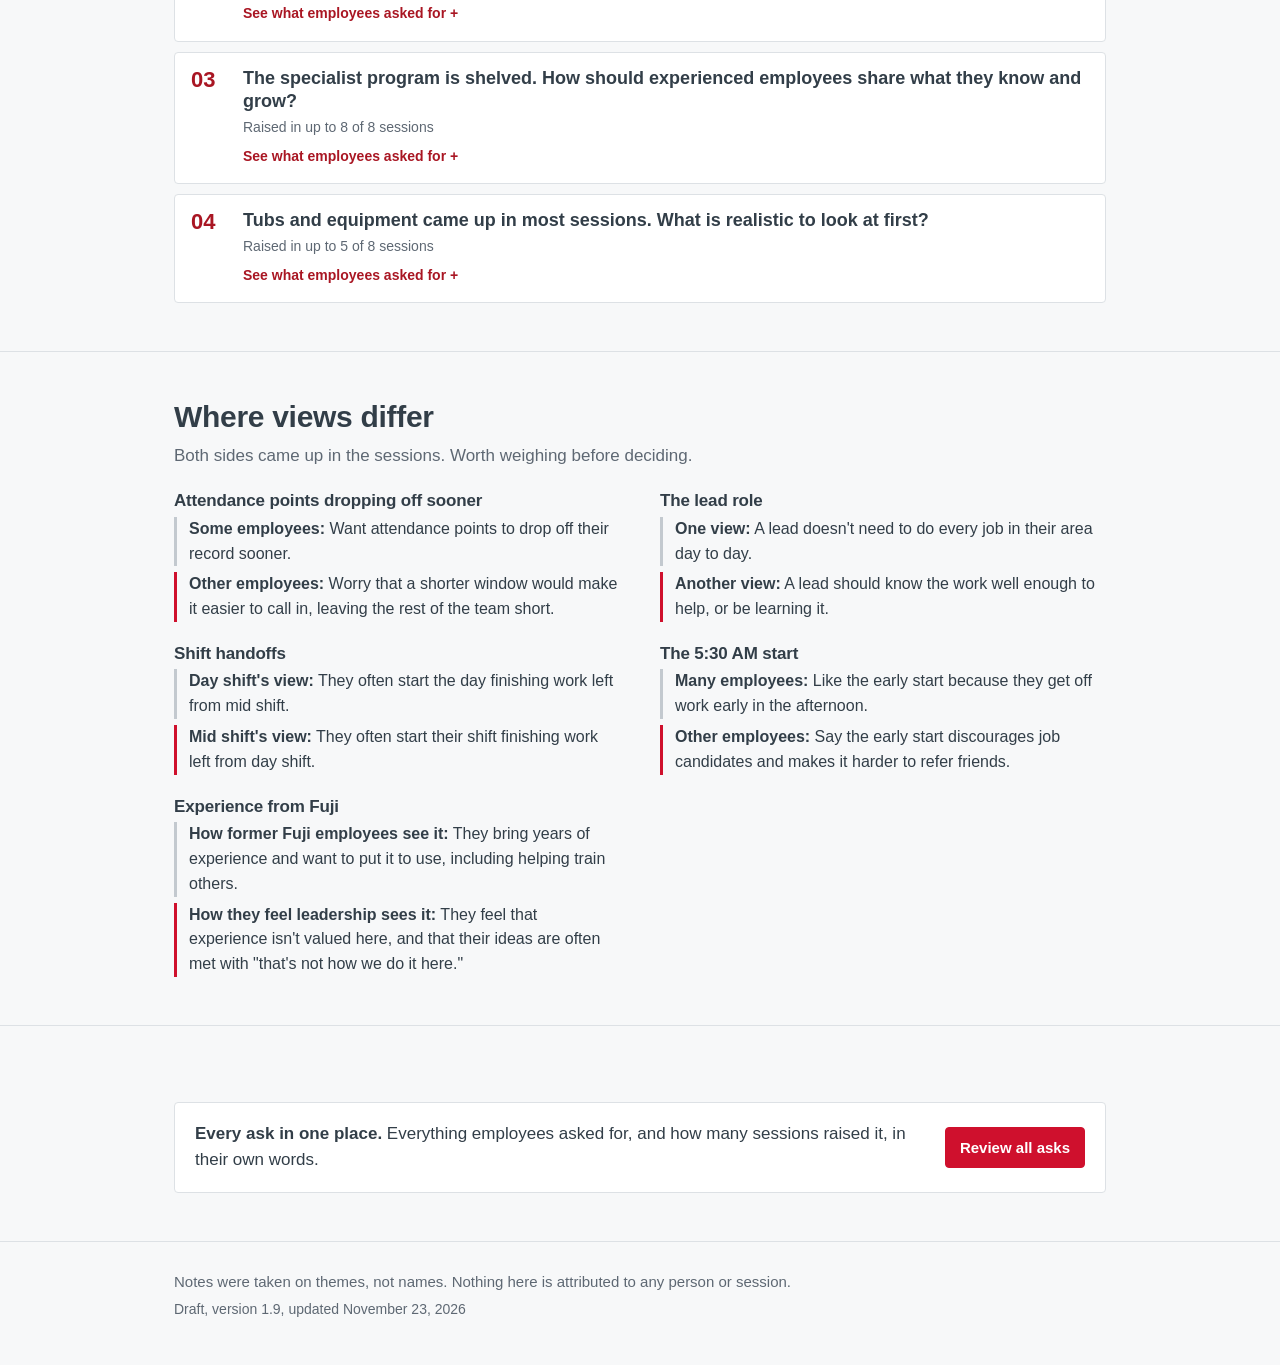
==== commit 0368e645: "v1.9: Show leadership's work underway, add a training decision, an overtime area, and heat; drop Wha" ====
--- a/index.html
+++ b/index.html
@@ -77,10 +77,6 @@
 .views p b { font-weight: 700; }
 
 /* Next */
-.steps { list-style: none; margin: 0; padding: 0; display: grid; grid-template-columns: repeat(3, minmax(0, 1fr)); gap: 24px; }
-.steps li { border-top: 3px solid var(--line-strong); padding-top: 12px; }
-.steps li:first-child { border-color: var(--red); }
-.steps b { display: block; margin-bottom: 4px; }
 .input { margin-top: 28px; display: flex; flex-wrap: wrap; align-items: center; gap: 12px 20px; background: var(--surface); border: 1px solid var(--line); border-radius: var(--r); padding: 18px 20px; }
 .input p { flex: 1 1 320px; }
 
@@ -89,7 +85,7 @@
   .why { clip-path: none; padding: 24px; }
 }
 @media (max-width: 760px) {
-  .pair, .areas, .views, .steps { grid-template-columns: minmax(0, 1fr); }
+  .pair, .areas, .views { grid-template-columns: minmax(0, 1fr); }
   .quick li { grid-template-columns: 56px minmax(0, 1fr); }
   .hero { padding: 32px 0 28px; }
   .why b { font-size: 52px; }
@@ -136,7 +132,7 @@
       <div>
         <div class="head">
           <h2>Already changed</h2>
-          <p class="lede">Done or underway while the sessions ran.</p>
+          <p class="lede">Done or underway, from HR and manufacturing leadership. Hover over Underway to see where it was said.</p>
         </div>
         <ul class="changes" id="changes"></ul>
       </div>
@@ -156,7 +152,7 @@
   <section class="block">
     <div class="wrap">
       <div class="head">
-        <h2>Eight areas we heard about</h2>
+        <h2>Nine areas we heard about</h2>
         <p class="lede">Ranked by how many of the 8 sessions raised each one.</p>
       </div>
       <ul class="areas" id="areas"></ul>
@@ -185,10 +181,8 @@
 
   <section class="block">
     <div class="wrap">
-      <div class="head"><h2>What happens next</h2></div>
-      <ol class="steps" id="steps"></ol>
       <div class="input">
-        <p><b>Every ask in one place.</b> Everything employees asked for, and how many sessions raised it, to look through before Tuesday.</p>
+        <p><b>Every ask in one place.</b> Everything employees asked for, and how many sessions raised it, in their own words.</p>
         <a class="btn primary n-asks" href="asks.html">Review all asks</a>
       </div>
     </div>
@@ -261,12 +255,10 @@
     return "<div><h3>" + esc(s.t) + "</h3><p><b>" + esc(s.la) + ":</b> " + esc(s.a) + "</p><p><b>" + esc(s.lb) + ":</b> " + esc(s.b) + "</p></div>";
   }).join("");
 
-  // Ask count comes from the data, so links stay right when asks change.
-  document.querySelectorAll(".n-asks").forEach(function (a) { a.textContent = a.textContent.replace("all asks", "all " + D.ITEMS.length + " asks").replace("All asks", "All " + D.ITEMS.length + " asks"); });
 
   $("ver").textContent = "Draft, version " + D.VERSION + ", updated " + D.UPDATED;
 
-  $("steps").innerHTML = D.STEPS.map(function (s) { return "<li><b>" + esc(s.when) + "</b>" + esc(s.what) + "</li>"; }).join("");
+
 })();
 </script>
 </body>
